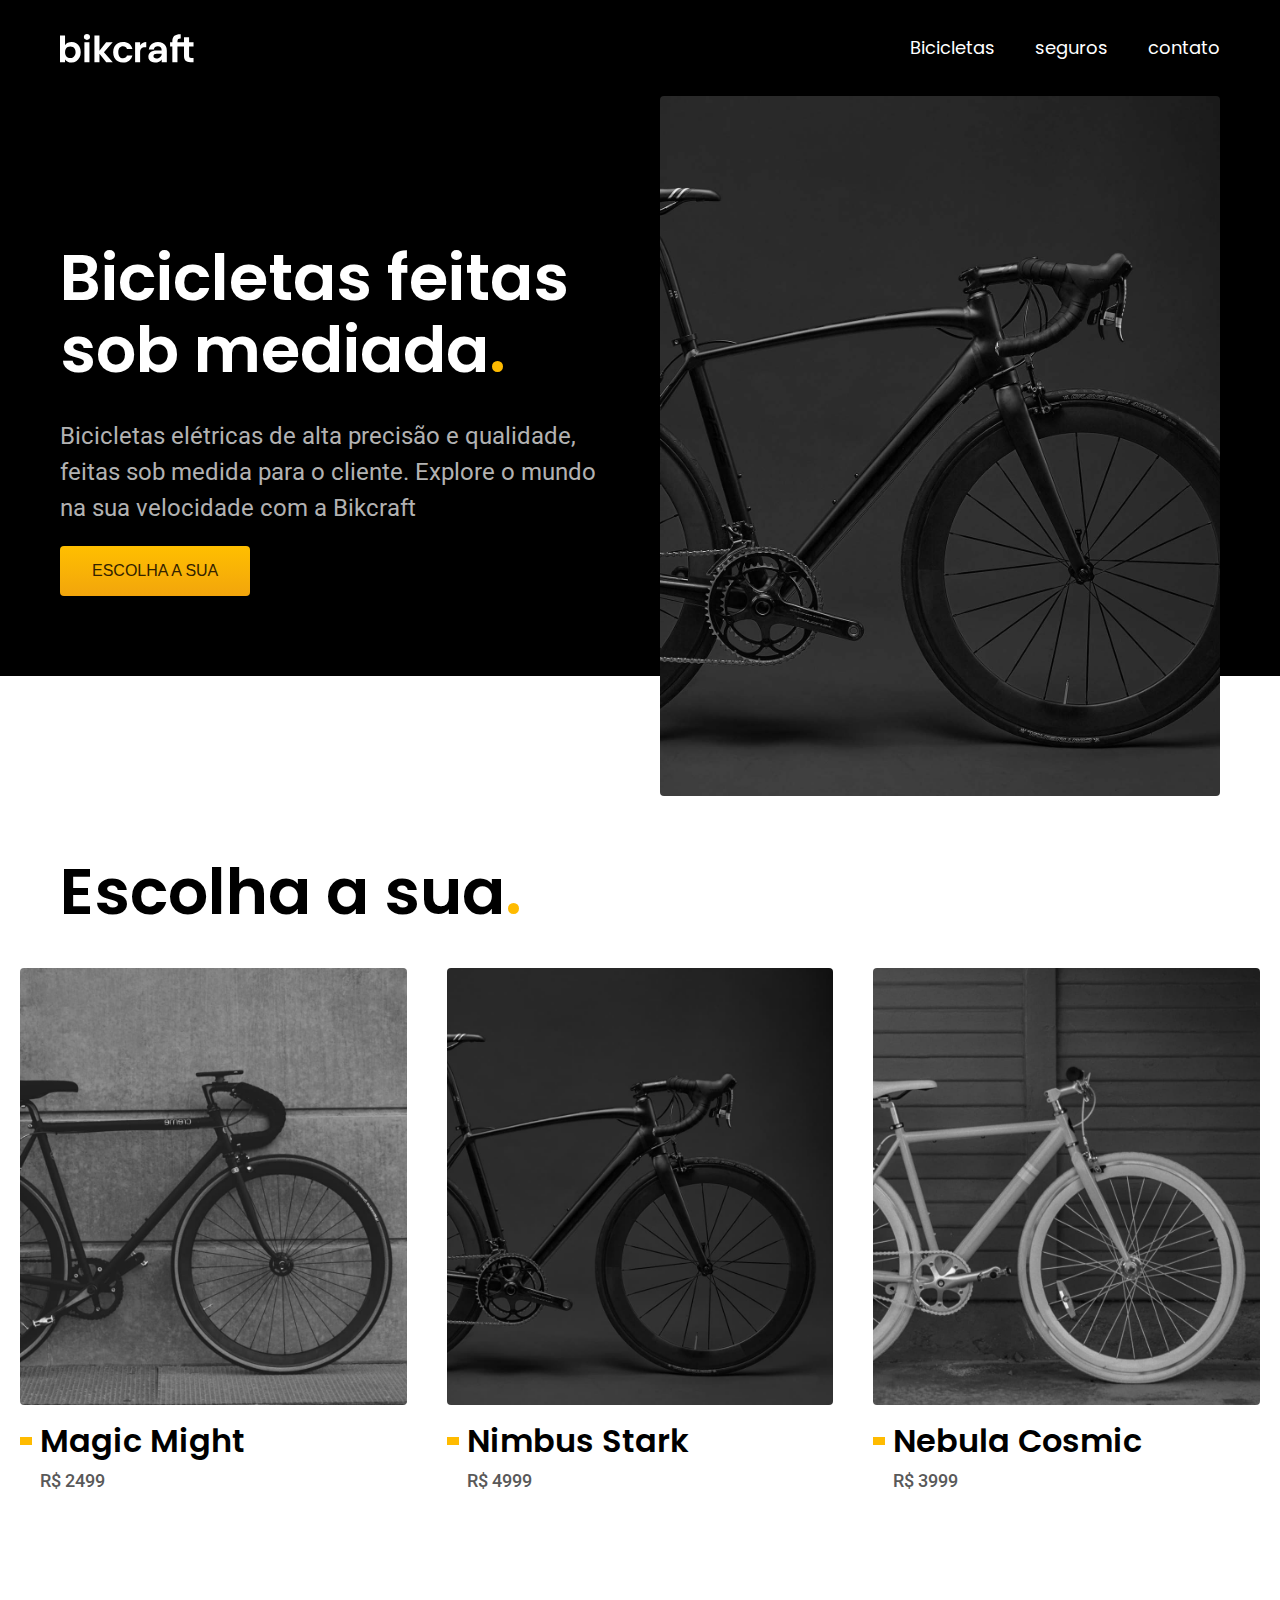
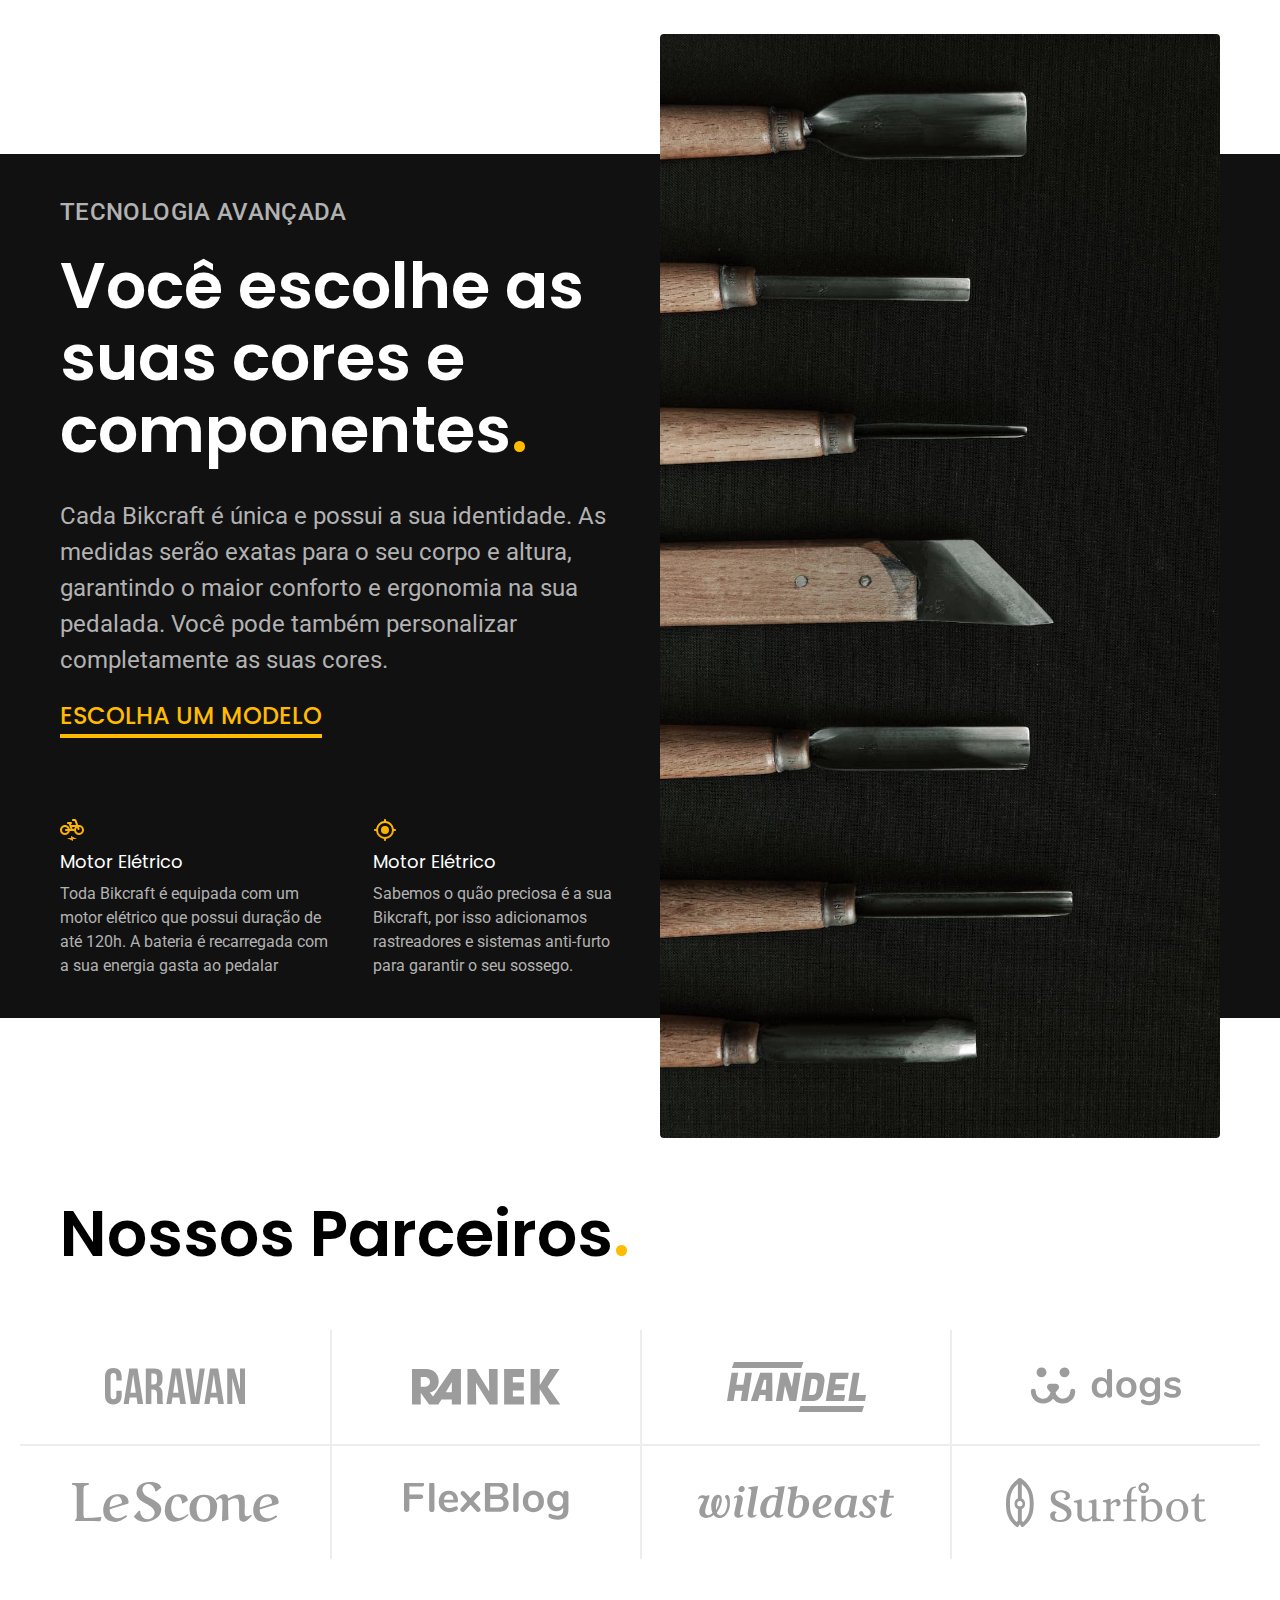
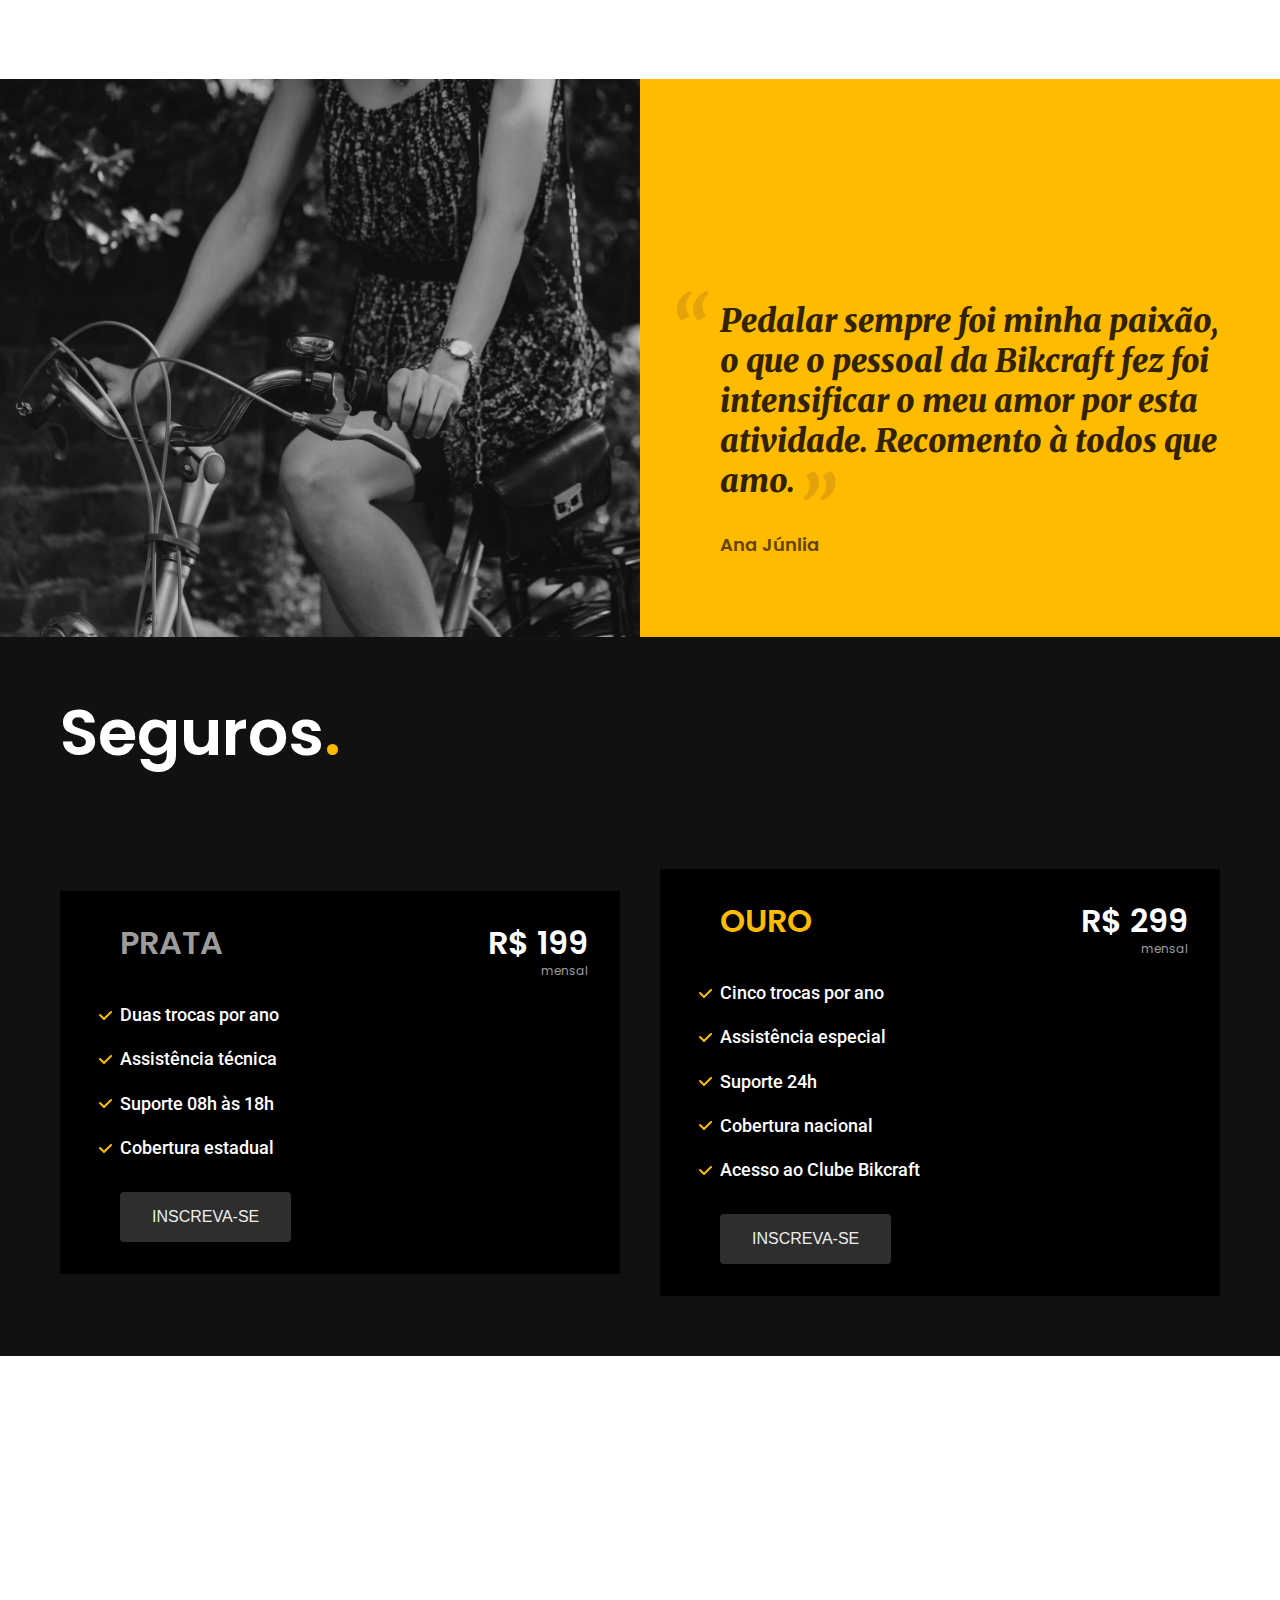
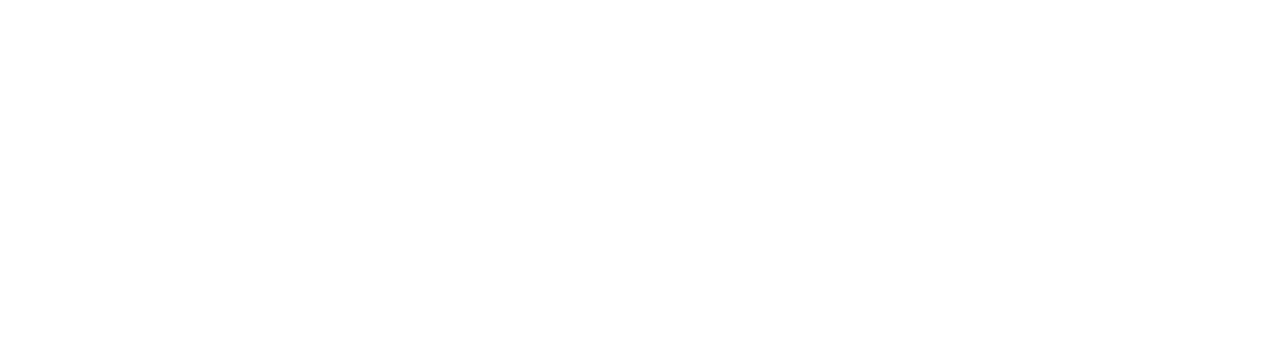
==== index.html @ f6ac1eda "adiçao da aba de seguros com css e responsivo e alguns ajustes com relaçao as cores" ====
<!DOCTYPE html>
<html lang="pt-br">
  <head>
    <meta name="viewport" content="width=device-width, initial-scale=1.0" />
    <link rel="stylesheet" href="/css/style.css" />
    <link rel="preconnect" href="https://fonts.googleapis.com" />
    <link rel="preconnect" href="https://fonts.gstatic.com" crossorigin />
    <link
      href="https://fonts.googleapis.com/css2?family=Poppins:wght@400;600&family=Roboto:wght@400;500&display=swap"
      rel="stylesheet"
    />
    <link rel="preconnect" href="https://fonts.googleapis.com">
<link rel="preconnect" href="https://fonts.gstatic.com" crossorigin>
<link href="https://fonts.googleapis.com/css2?family=Merriweather:ital@1&family=Poppins:wght@400;600&family=Roboto:wght@400;500&display=swap" rel="stylesheet">
    <meta charset="UTF-8" />
    <meta
      name="description"
      content="Bicicletas elétricas de alta precisão e qualidade, feitas sob medida para o cliente. Explore o mundo na sua velocidade com a Bikcraft"
    />
    <title>Bikcraft - Bicicletas Elétricas</title>
  </head>
  <body>
    <header class="header-bg">
      <div class="header container
        <a href="./"><img src="./img/bikcraft.svg" alt="Bikcraft" /></a>
        <nav area-label="primaria">
          <ul class="header-menu cor0 font-1-m">
            <li><a href="./bicicletas.html">Bicicletas</a></li>
            <li><a href="./seguros.html">seguros</a></li>
            <li><a href="./contato.html">contato</a></li>
          </ul>
        </nav>
      </div>
    </header>

    <main class="intro-bg">
      <div class="intro container">
        <div class="intro-content">
          <h1 class="font-1-xxl cor0">
            Bicicletas feitas sob mediada<span>.</span>
          </h1>
          <p class="font-2-l cor5">
            Bicicletas elétricas de alta precisão e qualidade, feitas sob medida
            para o cliente. Explore o mundo na sua velocidade com a Bikcraft
          </p>
          <a class="botao" href="./bicicletas.html">Escolha a sua</a>
        </div>
        <div>
          <img
            src="./img/fotos/introducao.jpg"
            alt="bicicletas elétrica preta"
          />
        </div>
      </div>
    </main>

    <article class="bicicletas-lista">
      <h2 class="font-1-xxl container">Escolha a sua<span class="corp1">.</span></h2>
      <ul>
        <li>
          <a href="./bicicletas/magic.html">
            <img src="./img/bicicletas/magic-home.jpg" alt="Bicicletas preta" />
            <h3 class="font-1-xl">Magic Might</h3>
            <span class="font-2-m cor8">R$ 2499</span></a
          >
        </li>
        <li>
          <a href="./bicicletas/nimbus.html">
            <img src="./img/bicicletas/nimbus-home.jpg" alt="Bicicletas preta" />
            <h3 class="font-1-xl">Nimbus Stark</h3>
            <span class="font-2-m cor8">R$ 4999</span></a
          >
        </li>
        <li>
          <a href="./bicicletas/nebula.html">
            <img src="./img/bicicletas/nebula-home.jpg" alt="Bicicletas preta" />
            <h3 class="font-1-xl">Nebula Cosmic</h3>
            <span class="font-2-m cor8">R$ 3999</span></a
          >
        </li>
      </ul>
    </article>

    <article class="tecnologia-bg">
      <div class="tecnologia container">
        <div class="tecnologia-content">
          <span class="font-2-l-b cor5">Tecnologia Avançada</span>
          <h2 class="font-1-xxl cor0">Você escolhe as suas cores e componentes<span class="corp1">.</span></h2>
          <p class="font-2-l cor5">Cada Bikcraft é única e possui a sua identidade. As medidas serão exatas para o seu corpo e altura, garantindo o maior conforto e ergonomia na sua pedalada. Você pode também personalizar completamente as suas cores.</p>
          <a class="link" href="./bicicletas.html">Escolha um modelo</a>
          <div class="tecnologia-vantagens">
          <div>
            <img src="./img/icones/eletrica.svg" alt="">
            <h3 class="font-1-m cor0">Motor Elétrico</h3>
            <p class="font-2-s cor5">Toda Bikcraft é equipada com um motor elétrico que possui duração de até 120h. A bateria é recarregada com a sua energia gasta ao pedalar</p>
          </div>
          <div>
            <img src="./img/icones/rastreador.svg" alt="">
            <h3 class="font-1-m cor0">Motor Elétrico</h3>
            <p class="font-2-s cor5">Sabemos o quão preciosa é a sua Bikcraft, por isso adicionamos rastreadores e sistemas anti-furto para garantir o seu sossego.</p>
          </div>
          </div>
        </div>
        <div class="tecnologia-img">
            <img src="/img/fotos/tecnologia.jpg" alt="">
          </div>
      </div>

    </article>

    <section class="parceiros">
      <h2 class="font-1-xxl container">Nossos Parceiros<span class="corp1">.</span></h2>
      <ul>
        <li> <img src="./img/parceiros/caravan.svg" alt="caravan"></li>
        <li> <img src="./img/parceiros/ranek.svg" alt="ranek"></li>
        <li> <img src="./img/parceiros/handel.svg" alt="handel"></li>
        <li> <img src="./img/parceiros/dogs.svg" alt="dogs"></li>
        <li> <img src="./img/parceiros/lescone.svg" alt="lescone"></li>
        <li> <img src="./img/parceiros/flexblog.svg" alt="flexblog"></li>
        <li> <img src="./img/parceiros/wildbeast.svg" alt="wildbeast"></li>
        <li> <img src="./img/parceiros/surfbot.svg" alt="surfbot"></li>
      </ul>
    </section>

    <section class="depoimento" aria-label="depoimento">
      <div>
        <img src="./img/fotos/depoimento.jpg" alt="Pessoa pedalando bicicleta bikcraft">
      </div>
      <div class="depoimento-content">
        <blockquote class="font-1-xl corp5">
          <p>
            Pedalar sempre foi minha paixão, o que o pessoal da Bikcraft fez foi intensificar o meu amor por esta atividade. Recomento à todos que amo.
          </p>
        </blockquote>
        <span class="font-1-m-b corp4">Ana Júnlia</span>
      </div>
    </section>

    <article class="seguros-bg">
      <div class="seguros container">
        <h2 class="font-1-xxl cor0">Seguros<span class="corp1">.</span></h2>
        <div class="seguros-item">
          <h3 class="font-1-xl cor6">PRATA</h3>
          <span class="font-1-xl cor0">R$ 199 <span class="font-1-xs cor6">mensal</span> </span>
          <ul class="font-2-m cor0">
          <li>Duas trocas por ano</li>
          <li>Assistência técnica</li>
          <li>Suporte 08h às 18h</li>
          <li>Cobertura estadual</li>
        </ul>
        <a class="botao secundario" href="./orcamento.html">Inscreva-se</a>
        </div>
      


        <div class="seguros-item">
          <h3 class="font-1-xl corp1">OURO</h3>
          <span class="font-1-xl cor0">R$ 299 <span class="font-1-xs cor6">mensal</span> </span>
          <ul class="font-2-m cor0">
          <li>Cinco trocas por ano</li>
          <li>Assistência especial</li>
          <li>Suporte 24h</li>
          <li>Cobertura nacional</li>
          <li>Acesso ao Clube Bikcraft</li>
        </ul>
        <a class="botao secundario" href="./orcamento.html">Inscreva-se</a>
        </div>
      </div>
    </article>
  </body>
</html>
---- css/style.css ----
@import "./header.css";
@import "./global.css";
@import "./intro.css";
@import "./util.css";
@import "./tipografia.css";
@import "./cores.css";
@import "./bicicletas.css";
@import "./bicicletaslista.css";
@import "./tecnologia.css";
@import "./parceiros.css";
@import "./depoimento.css";
@import "./seguros.css";
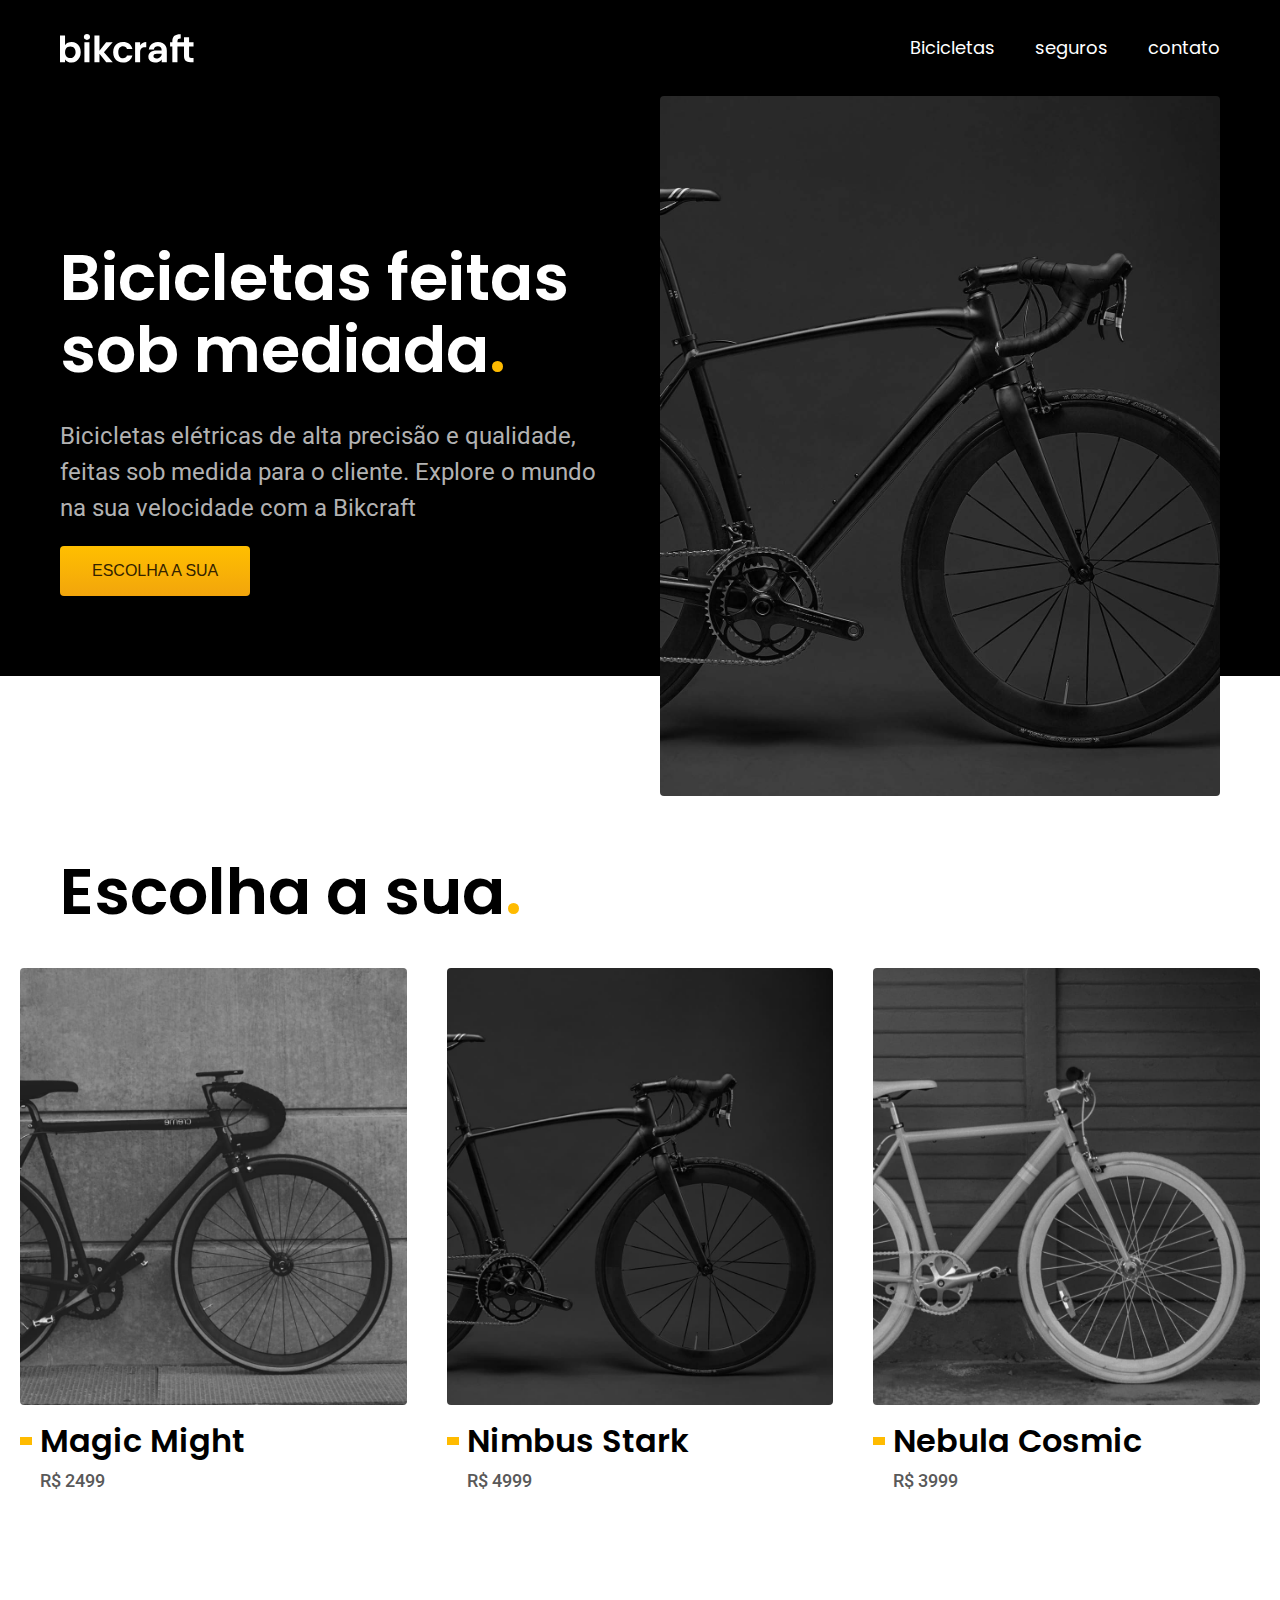
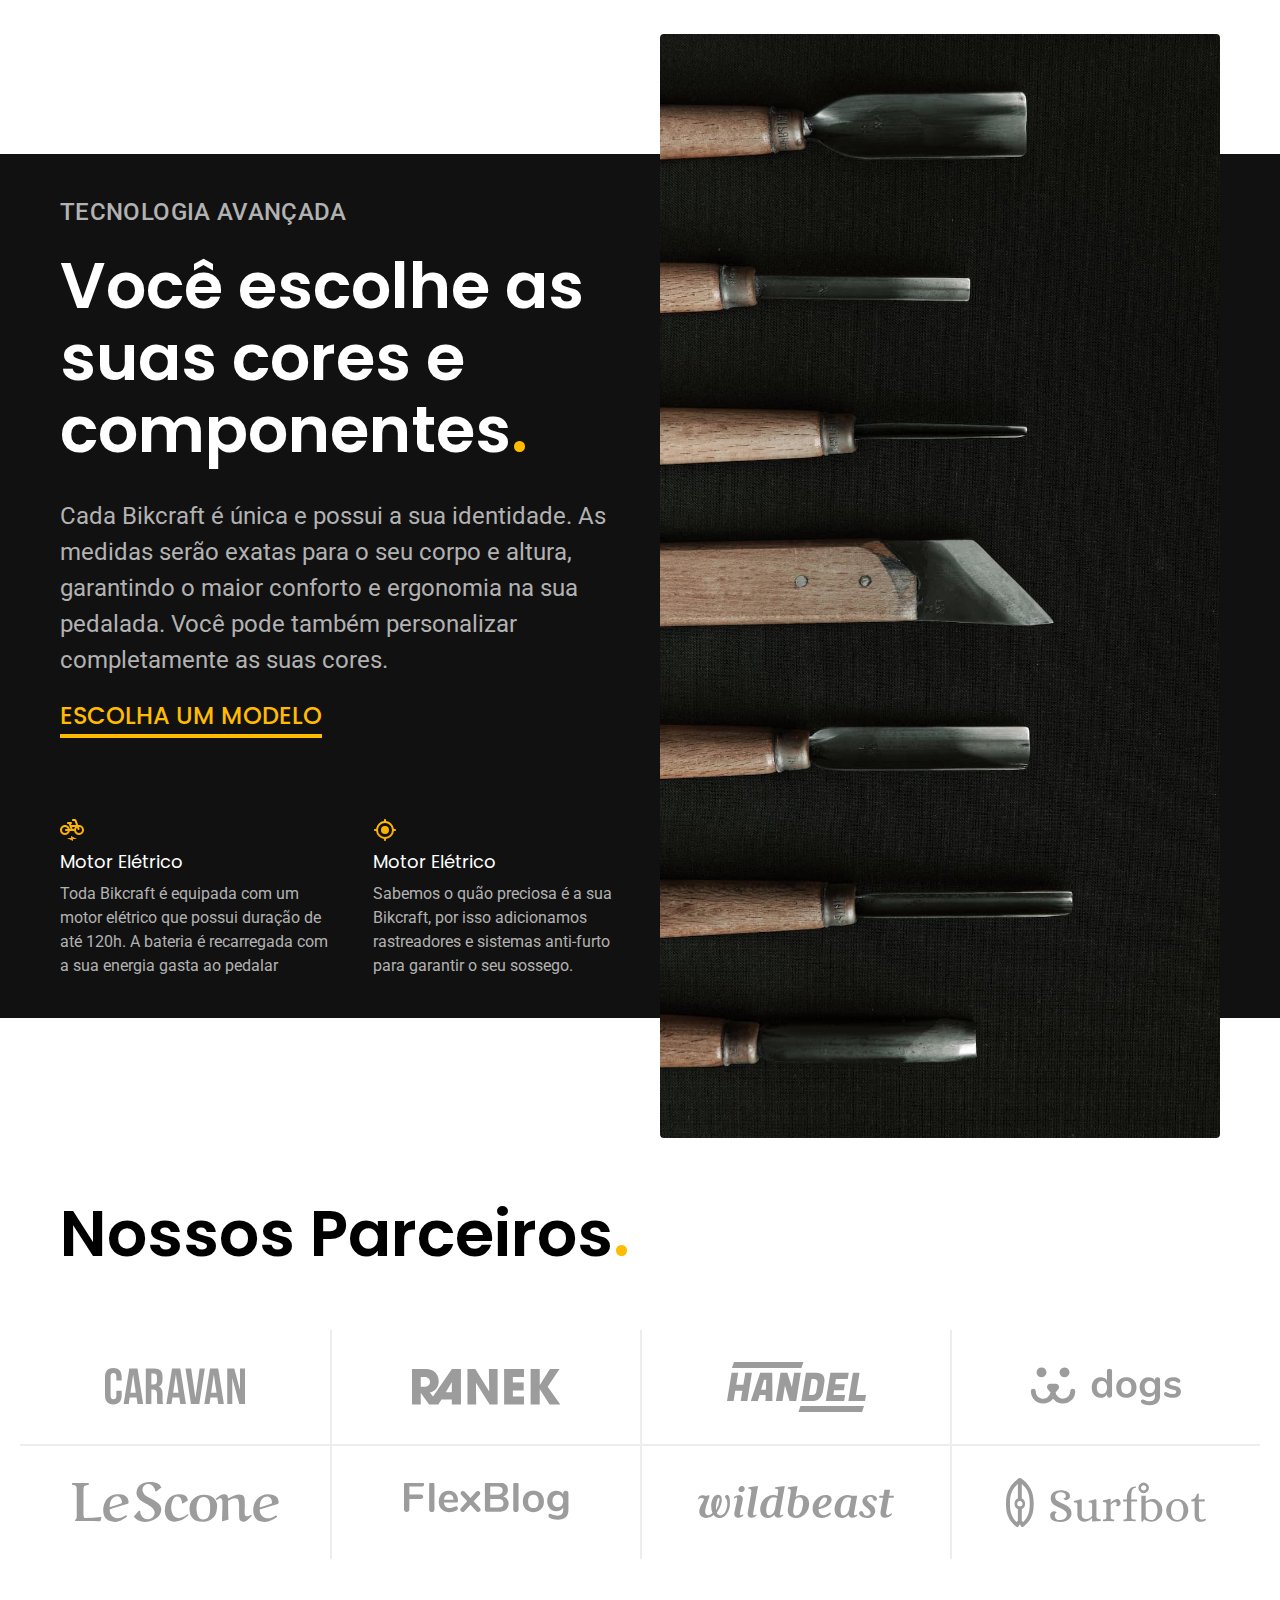
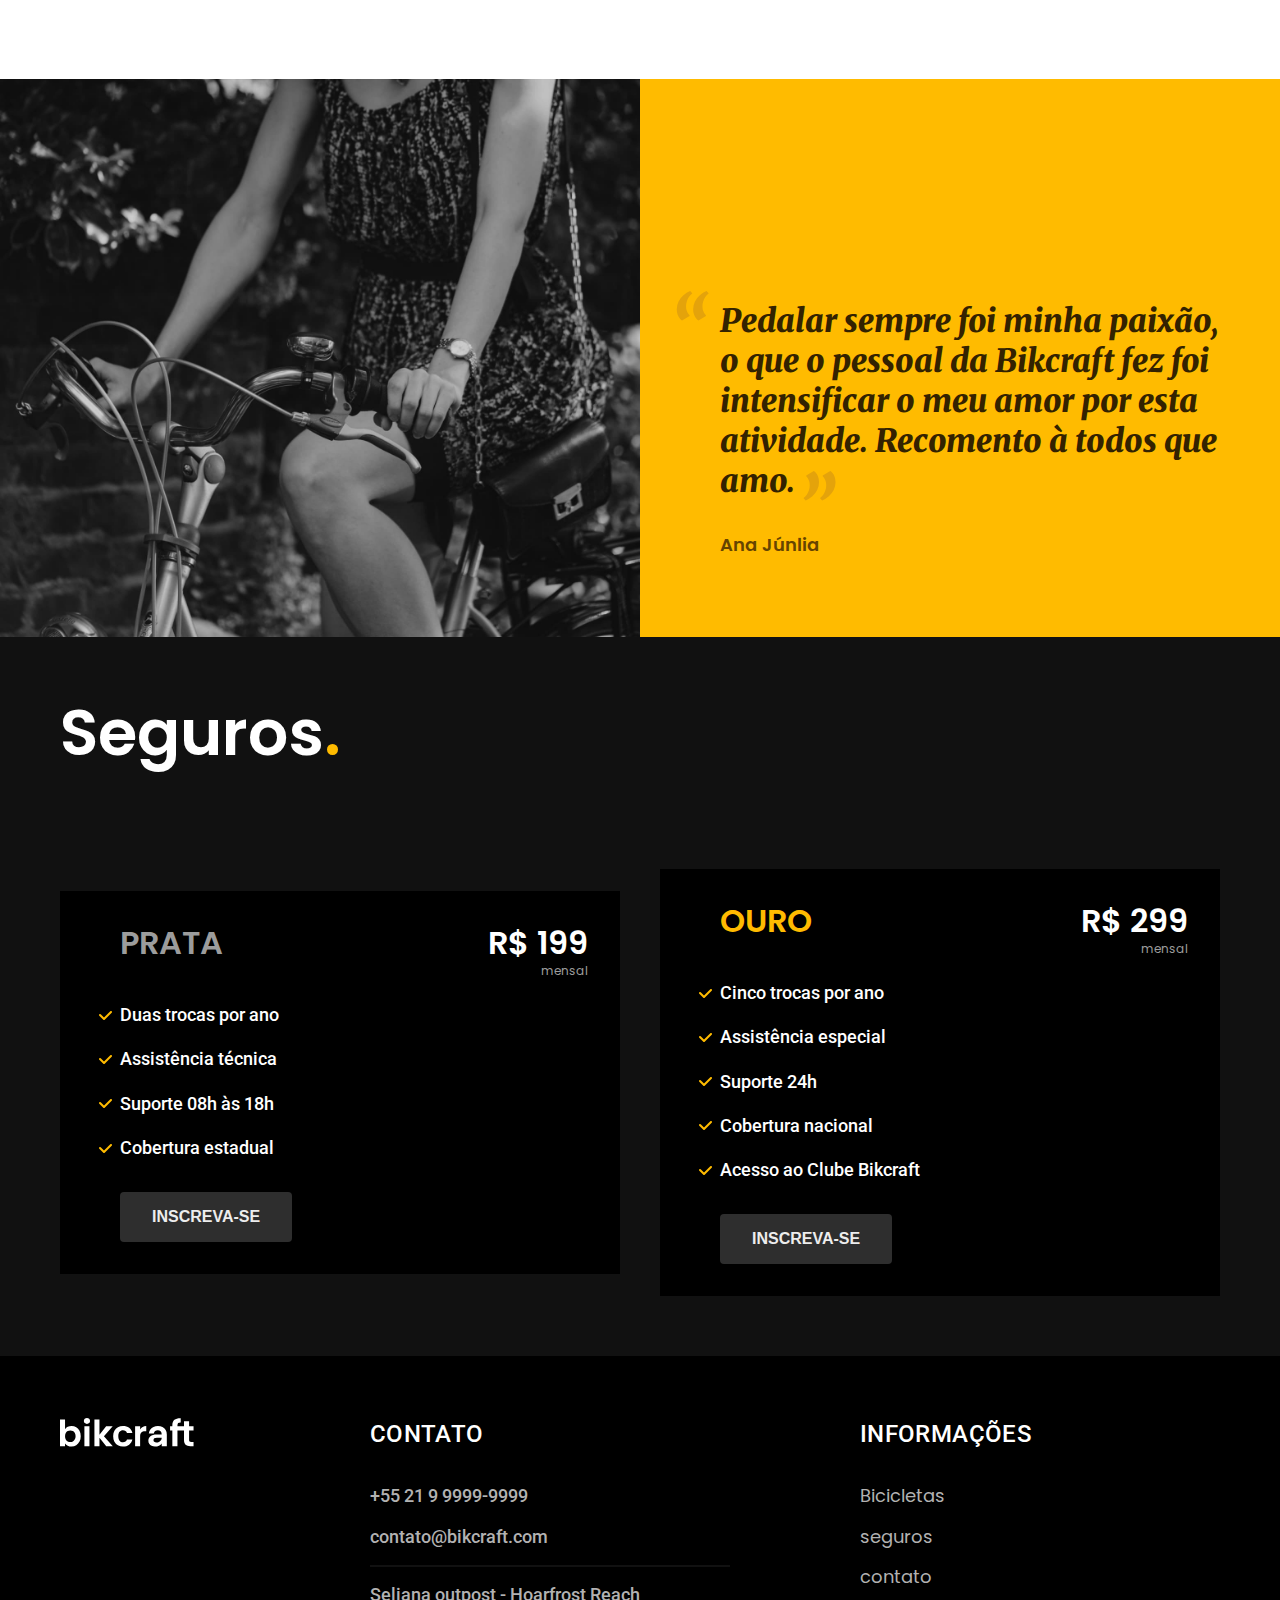
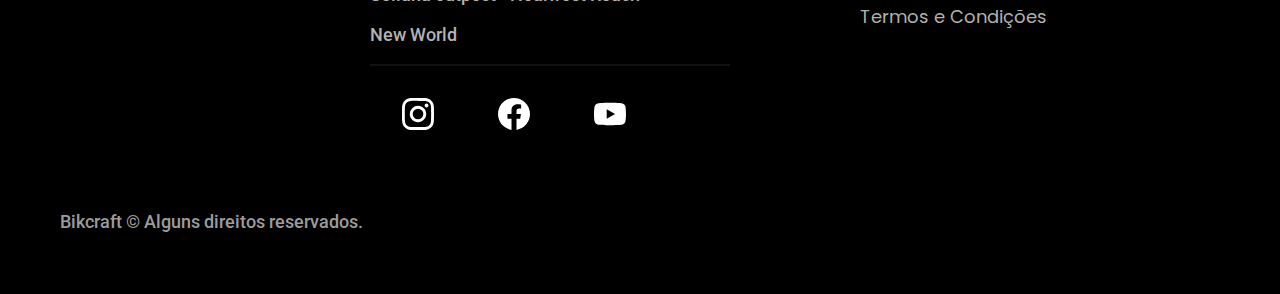
==== commit f2e5ca92: "Adição da do footer e css responsivo" ====
--- a/index.html
+++ b/index.html
@@ -167,5 +167,46 @@
         </div>
       </div>
     </article>
+
+  <footer class="footer-bg">
+    <div class="footer container">
+      <img src="./img/bikcraft.svg" alt="bikcraft">
+      <div class="footer-contato">
+        <h3 class="font-2-l-b cor0">Contato</h3>
+        <ul class="font-2-m cor5">
+          <li> <a href="tel:+552199999999">+55 21 9 9999-9999</a></li>
+          <li> <a href="mailto:danielalexandresjr@gmail.com">contato@bikcraft.com</a></li>
+          <li>Seliana outpost - Hoarfrost Reach</li>
+          <li>New World</li>
+        </ul>
+        <div class="footer-redes">
+          <a href="./"></a>
+          <img src="./img/redes/instagram.svg" alt="instagram">
+          <a href="./"></a>
+          <img src="./img/redes/facebook.svg" alt="facebook">
+          <a href="./"></a>
+          <img src="./img/redes/youtube.svg" alt="youtube">
+        </div>
+
+      </div>
+
+      <div class="footer-informacoes">
+        <h3 class="font-2-l-b cor0">Informações</h3>
+        <nav>
+          <ul class="font-1-m cor5">
+            <li><a href="./bicicletas.html">Bicicletas</a></li>
+            <li><a href="./seguros.html">seguros</a></li>
+            <li><a href="./contato.html">contato</a></li>
+            <li><a href="./termos.html">Termos e Condições</a></li>
+          </ul>
+        </nav>
+      </div>
+      <p class="footer-copy font-2-m cor6">Bikcraft © Alguns direitos reservados.</p>
+    </div>
+    
+  </footer>
+
+
+
   </body>
 </html>
--- a/css/style.css
+++ b/css/style.css
@@ -10,6 +10,7 @@
 @import "./parceiros.css";
 @import "./depoimento.css";
 @import "./seguros.css";
+@import "./footer.css";
 
 
 
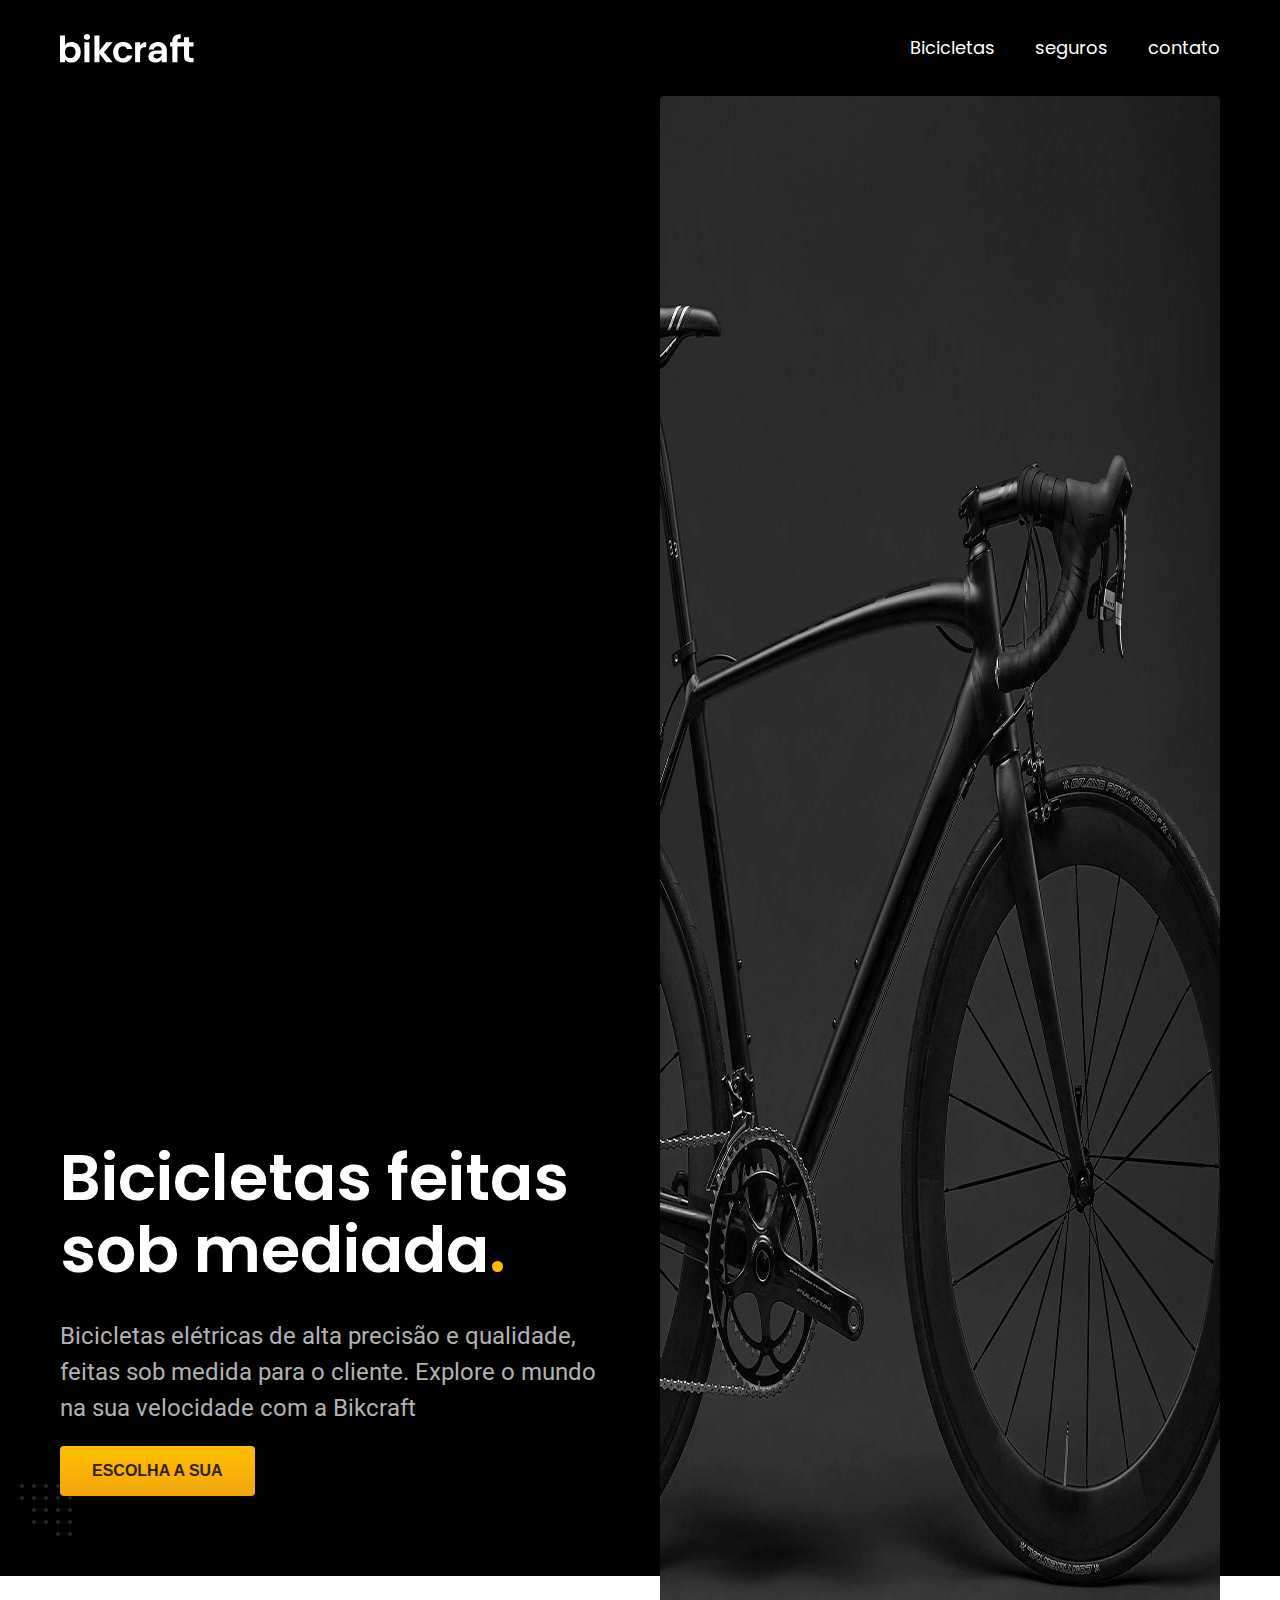
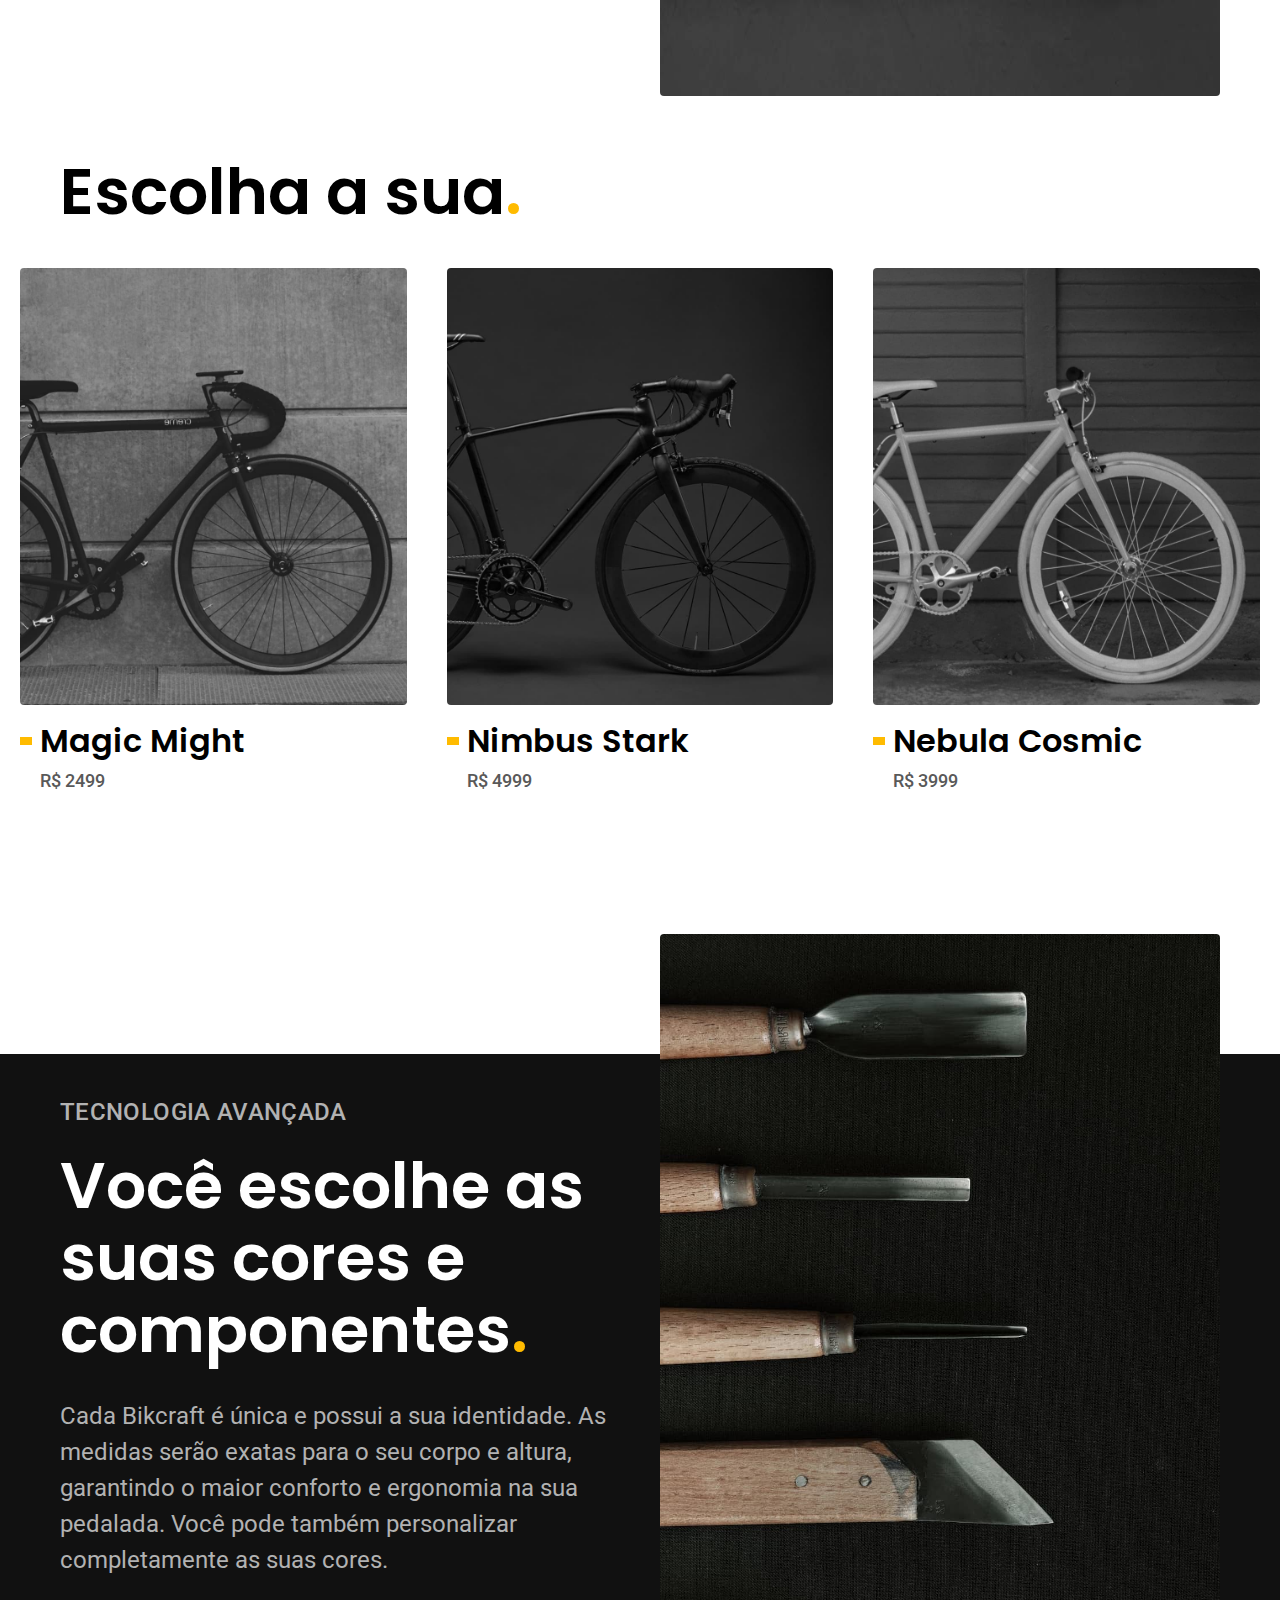
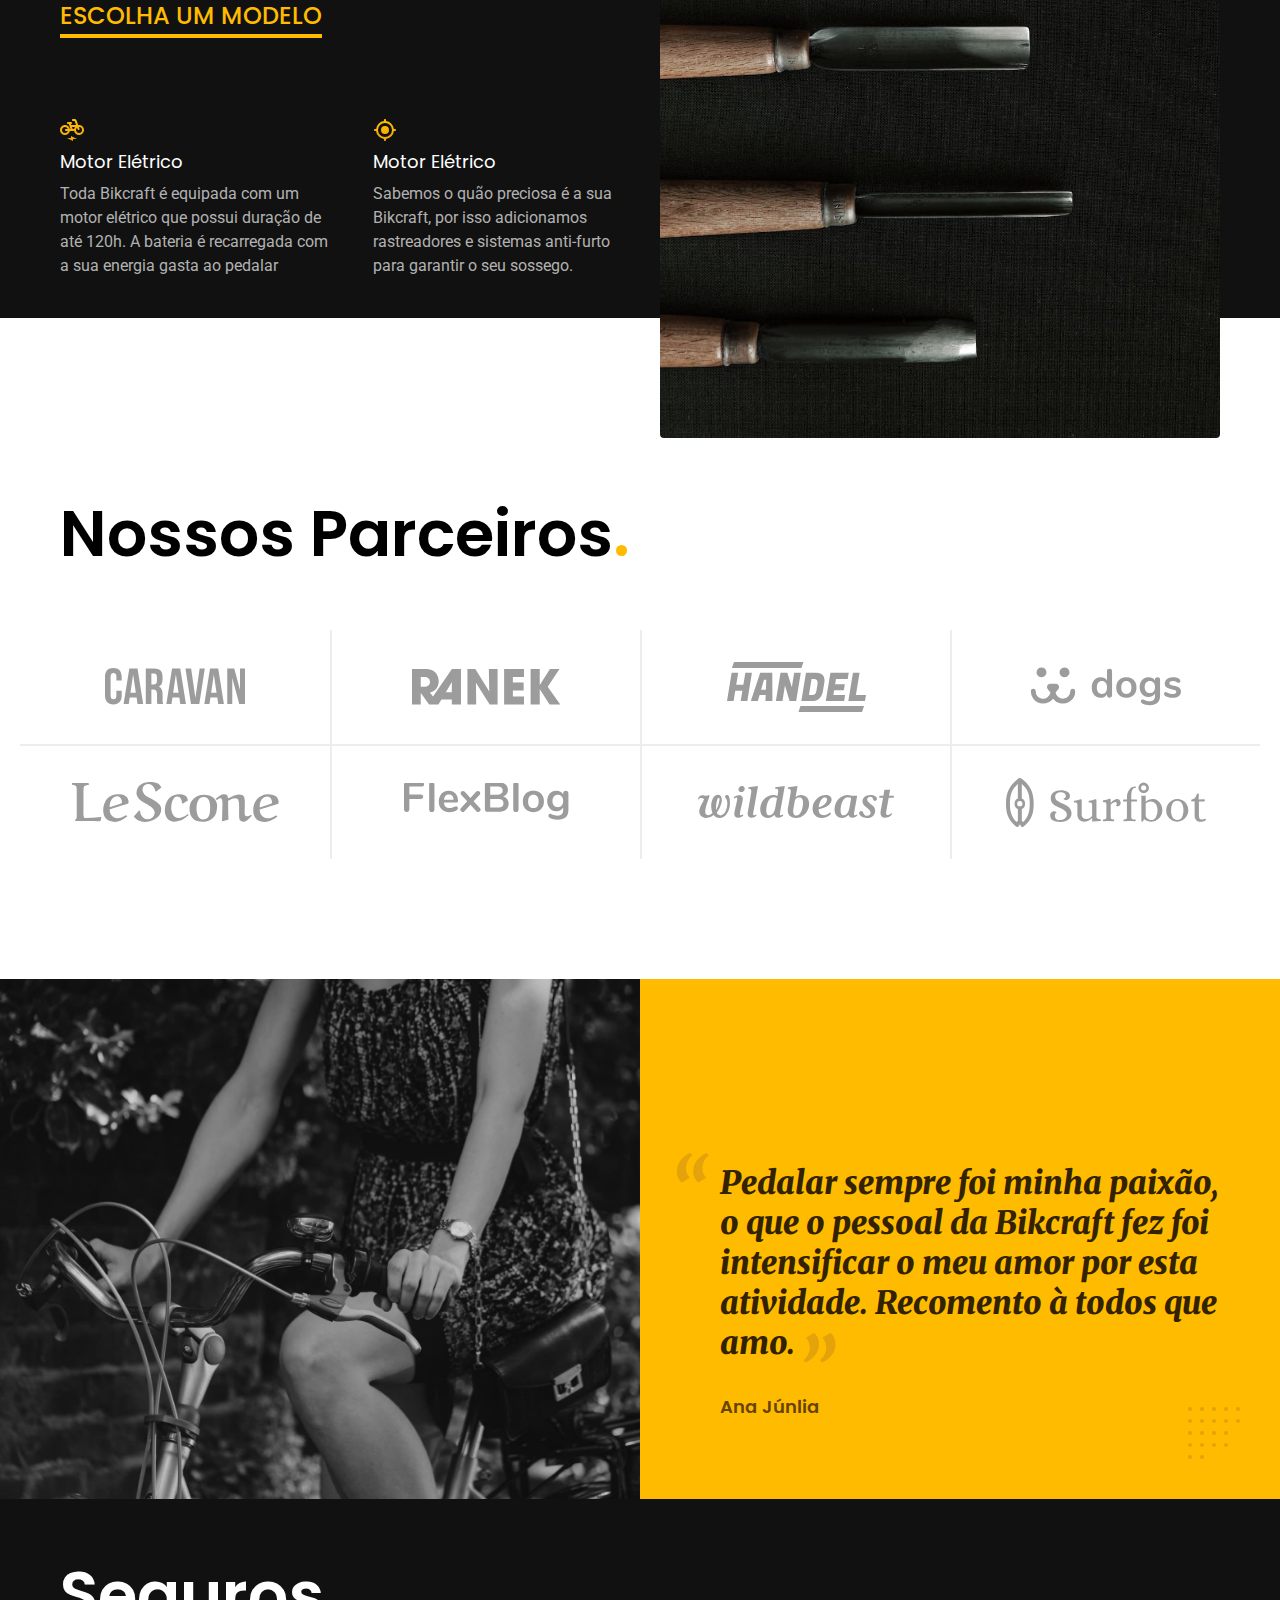
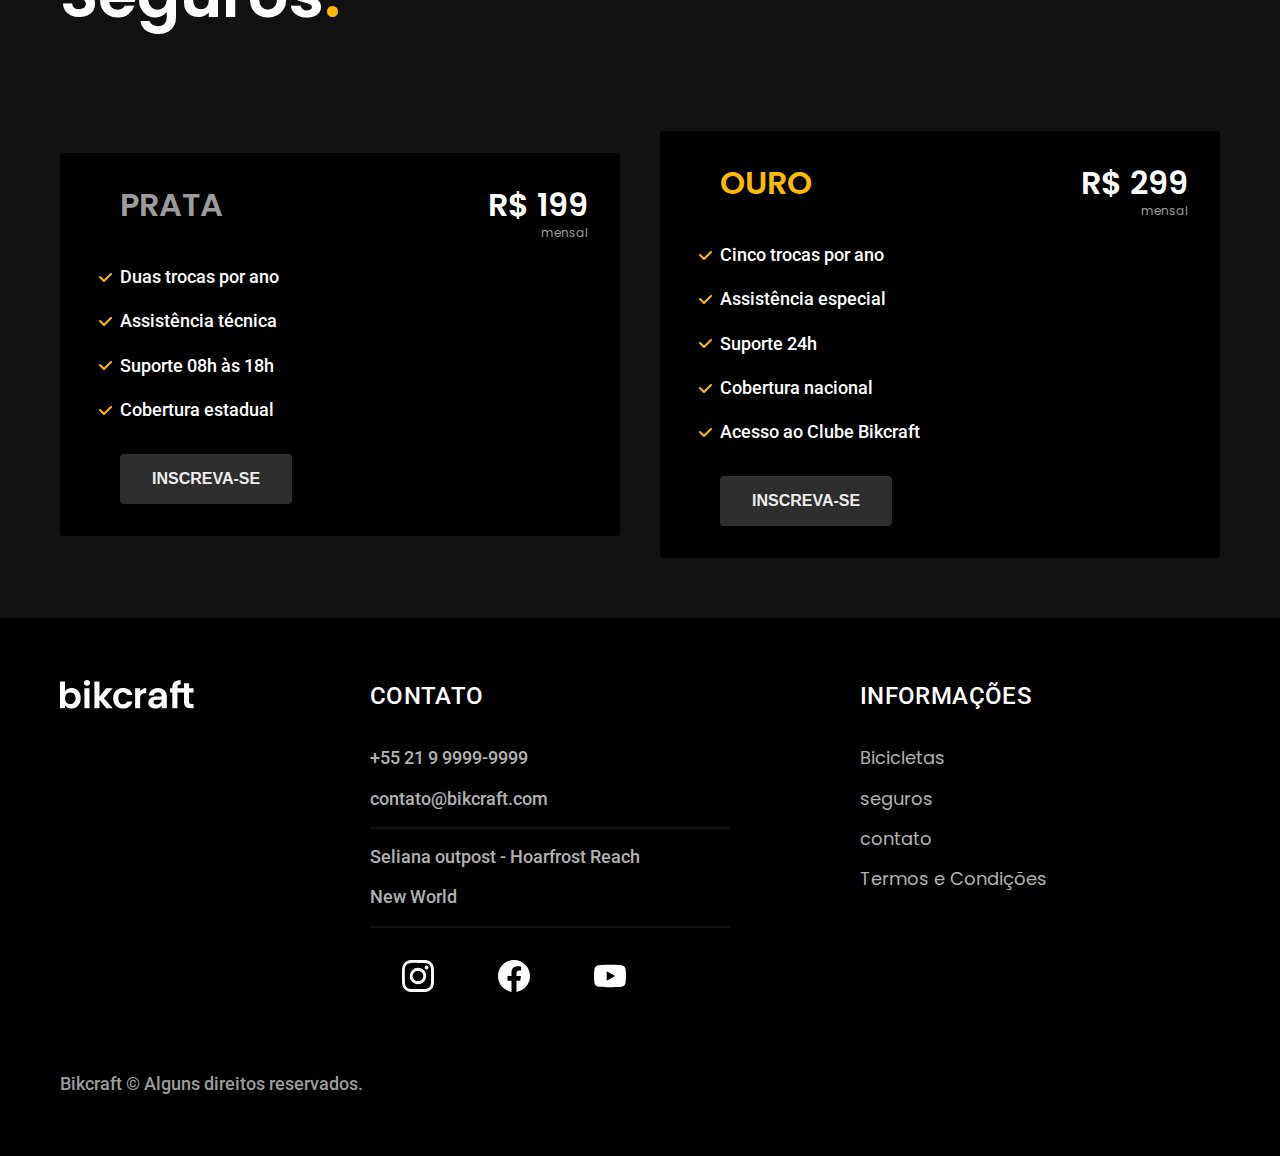
==== commit 11bccd62: "few alterations" ====
--- a/index.html
+++ b/index.html
@@ -2,6 +2,7 @@
 <html lang="pt-br">
   <head>
     <meta name="viewport" content="width=device-width, initial-scale=1.0" />
+    <link rel="preload" href="./css/style.css" as="style">
     <link rel="stylesheet" href="/css/style.css" />
     <link rel="preconnect" href="https://fonts.googleapis.com" />
     <link rel="preconnect" href="https://fonts.gstatic.com" crossorigin />
@@ -21,7 +22,7 @@
   </head>
   <body>
     <header class="header-bg">
-      <div class="header container
+      <div class="header container">
         <a href="./"><img src="./img/bikcraft.svg" alt="Bikcraft" /></a>
         <nav area-label="primaria">
           <ul class="header-menu cor0 font-1-m">
@@ -45,12 +46,12 @@
           </p>
           <a class="botao" href="./bicicletas.html">Escolha a sua</a>
         </div>
-        <div>
+        <picture>
           <img
-            src="./img/fotos/introducao.jpg"
+            src="./img/fotos/introducao.jpg" width="1280" height="1600"
             alt="bicicletas elétrica preta"
           />
-        </div>
+        </picture>
       </div>
     </main>
 
--- a/css/style.css
+++ b/css/style.css
@@ -10,7 +10,16 @@
 @import "./parceiros.css";
 @import "./depoimento.css";
 @import "./seguros.css";
+@import "./seguro.css";
 @import "./footer.css";
+@import "./termos.css";
+@import "./vantagens.css";
+@import "./perguntas.css";
+@import "./bicicleta.css";
+@import "./contato.css";
+@import "./formulario.css";
+@import "./lojas.css";
+@import "./orcamento.css";
 
 
 
--- a/css/style.css
+++ b/css/style.css
@@ -10,7 +10,16 @@
 @import "./parceiros.css";
 @import "./depoimento.css";
 @import "./seguros.css";
+@import "./seguro.css";
 @import "./footer.css";
+@import "./termos.css";
+@import "./vantagens.css";
+@import "./perguntas.css";
+@import "./bicicleta.css";
+@import "./contato.css";
+@import "./formulario.css";
+@import "./lojas.css";
+@import "./orcamento.css";
 
 
 
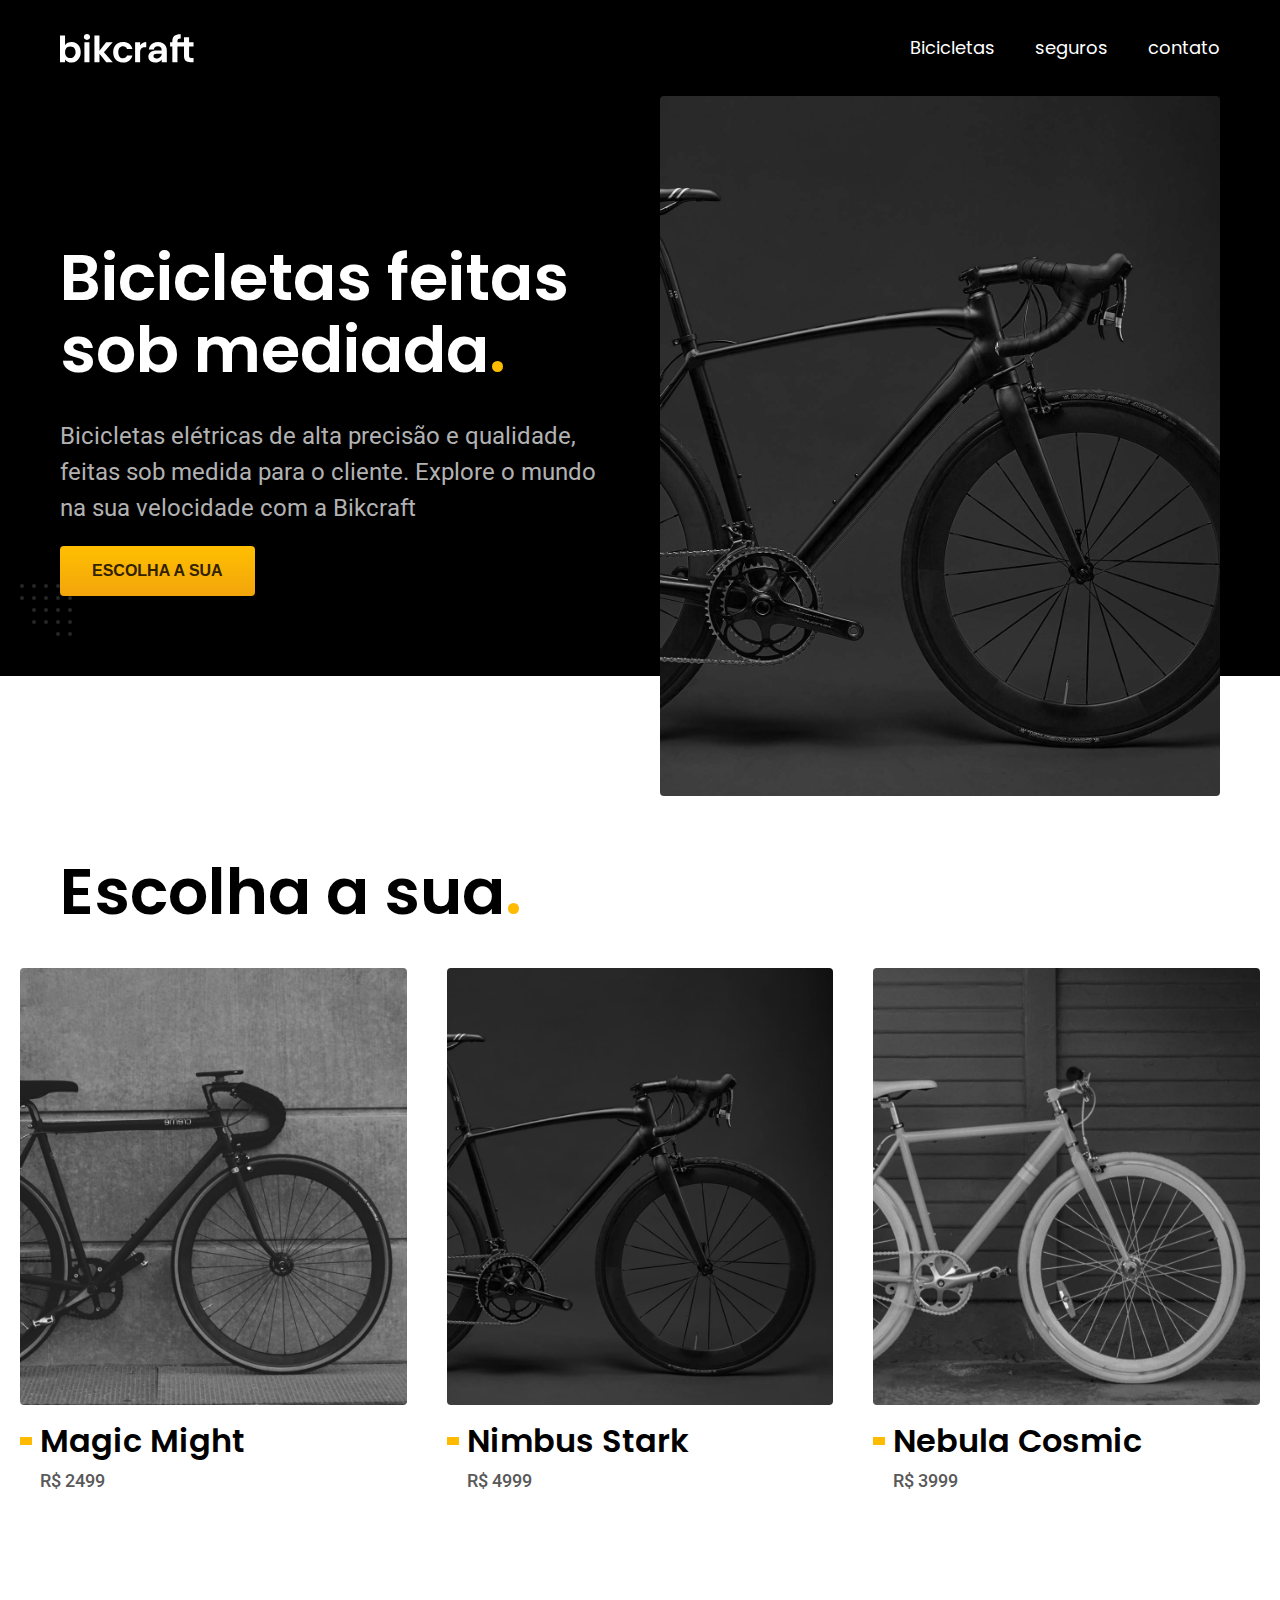
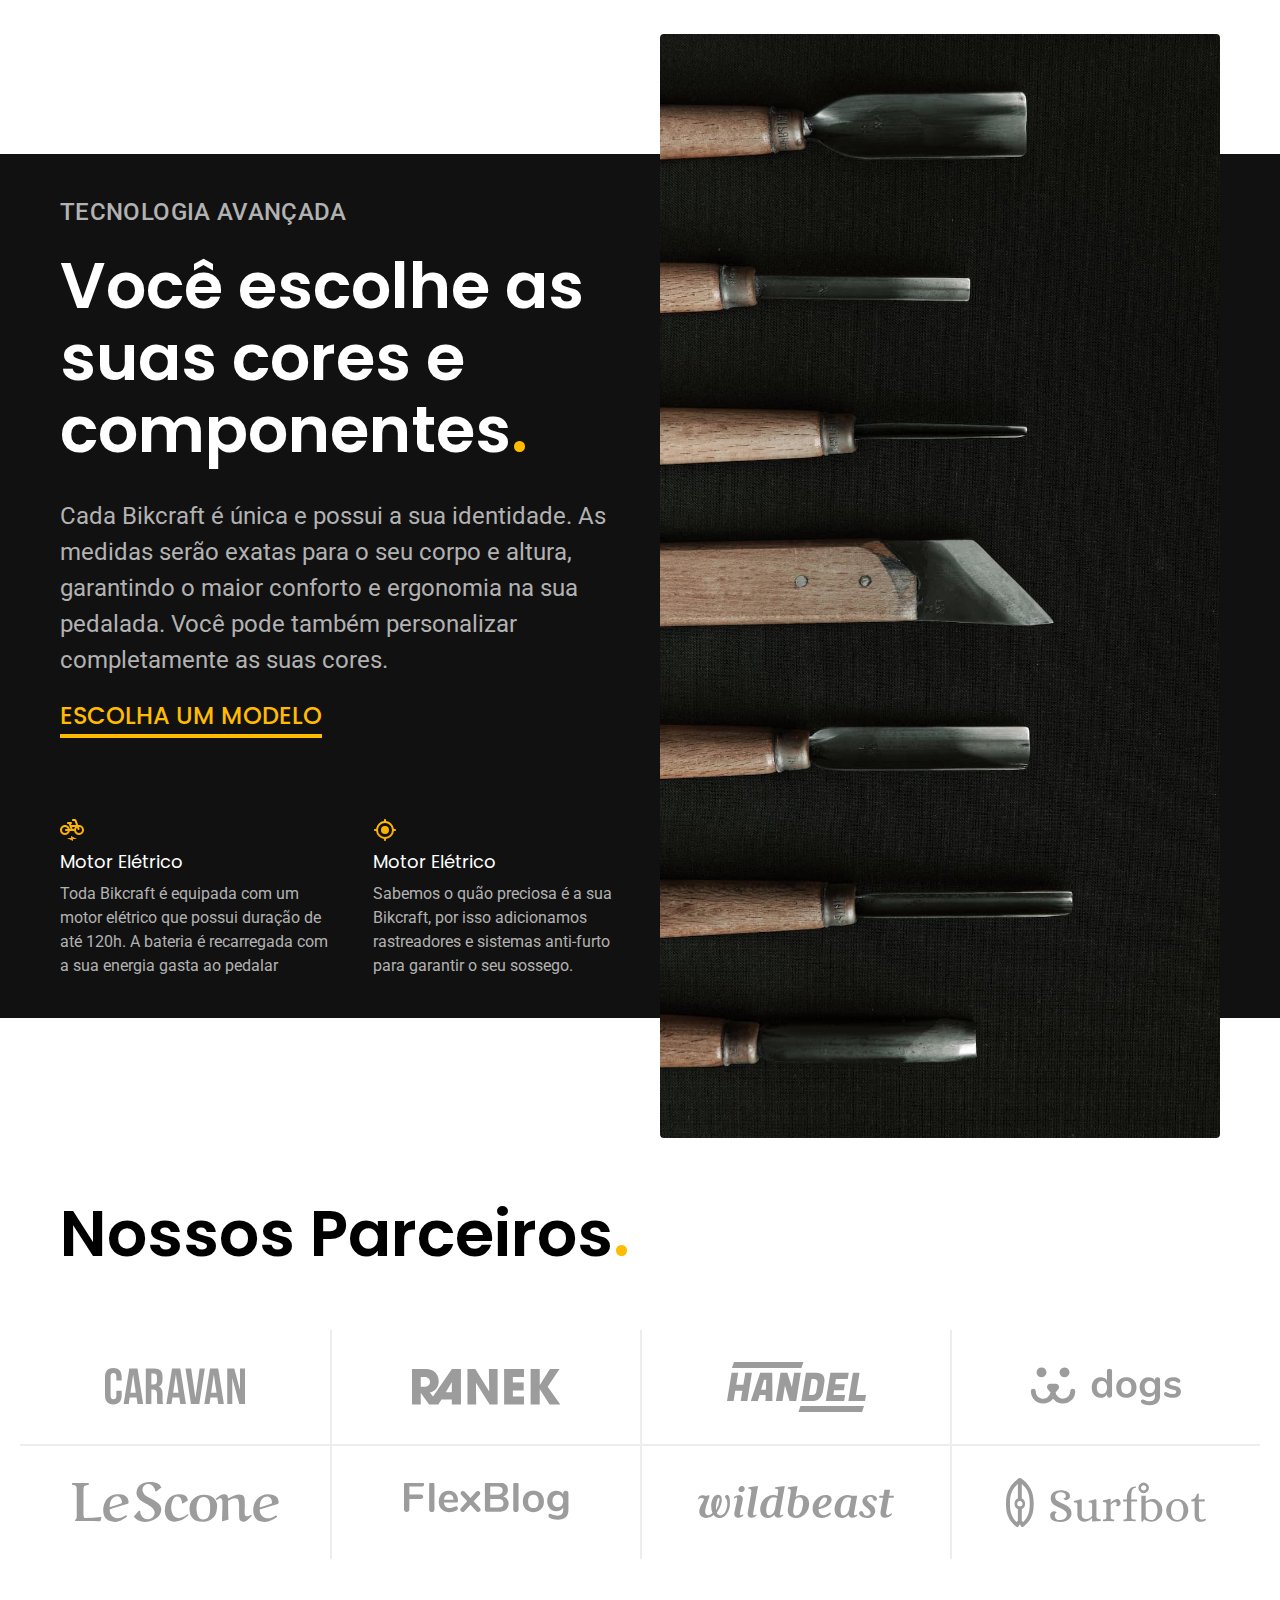
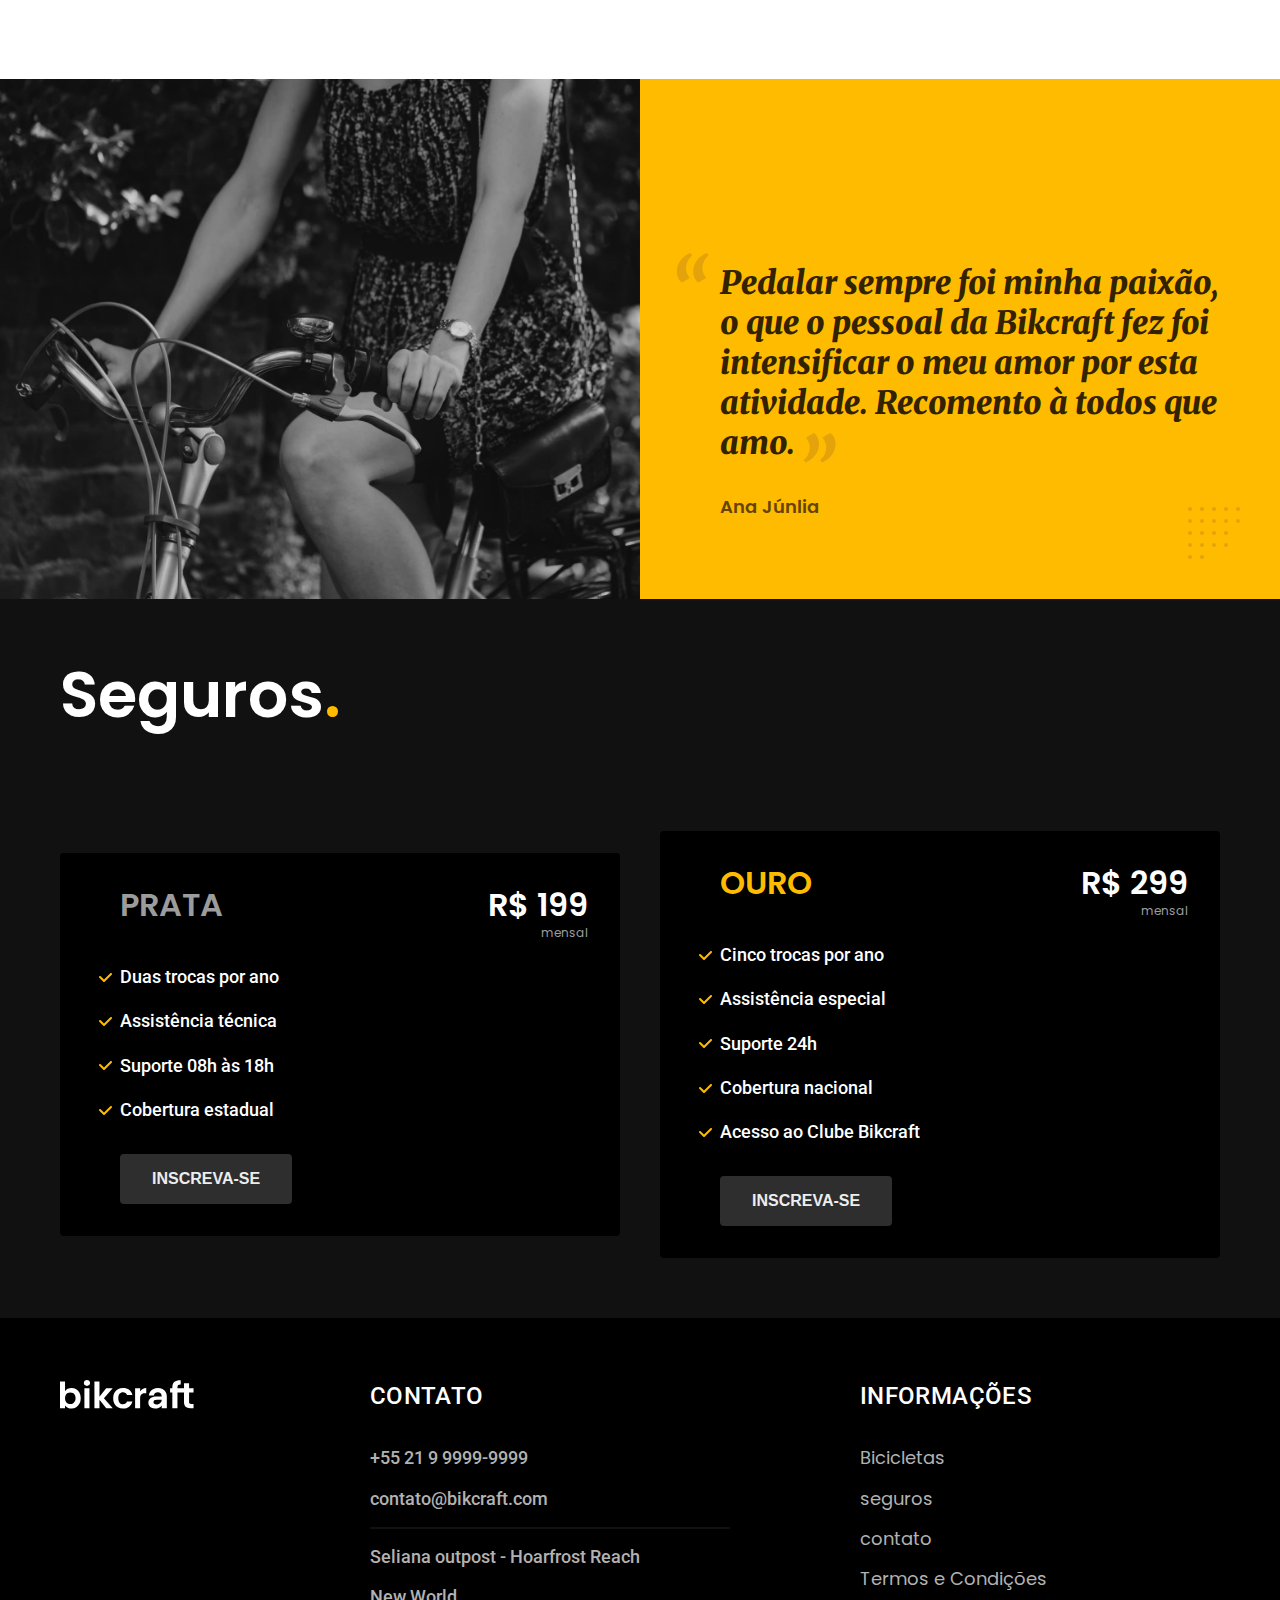
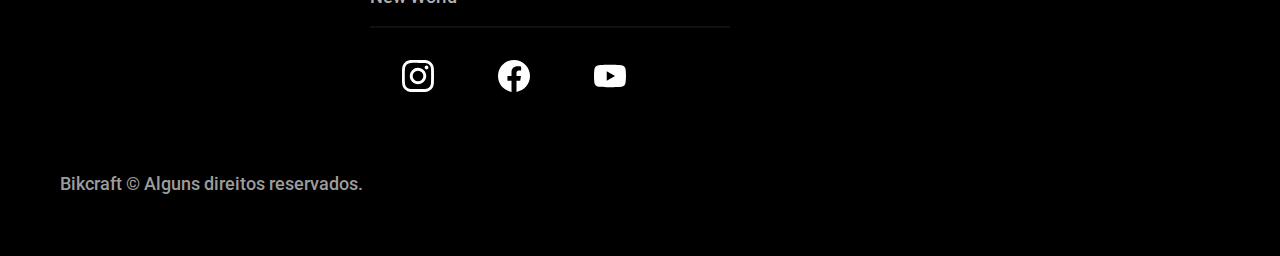
==== commit d23a9f97: "undoing my shit" ====
--- a/index.html
+++ b/index.html
@@ -48,7 +48,7 @@
         </div>
         <picture>
           <img
-            src="./img/fotos/introducao.jpg" width="1280" height="1600"
+            src="./img/fotos/introducao.jpg"
             alt="bicicletas elétrica preta"
           />
         </picture>
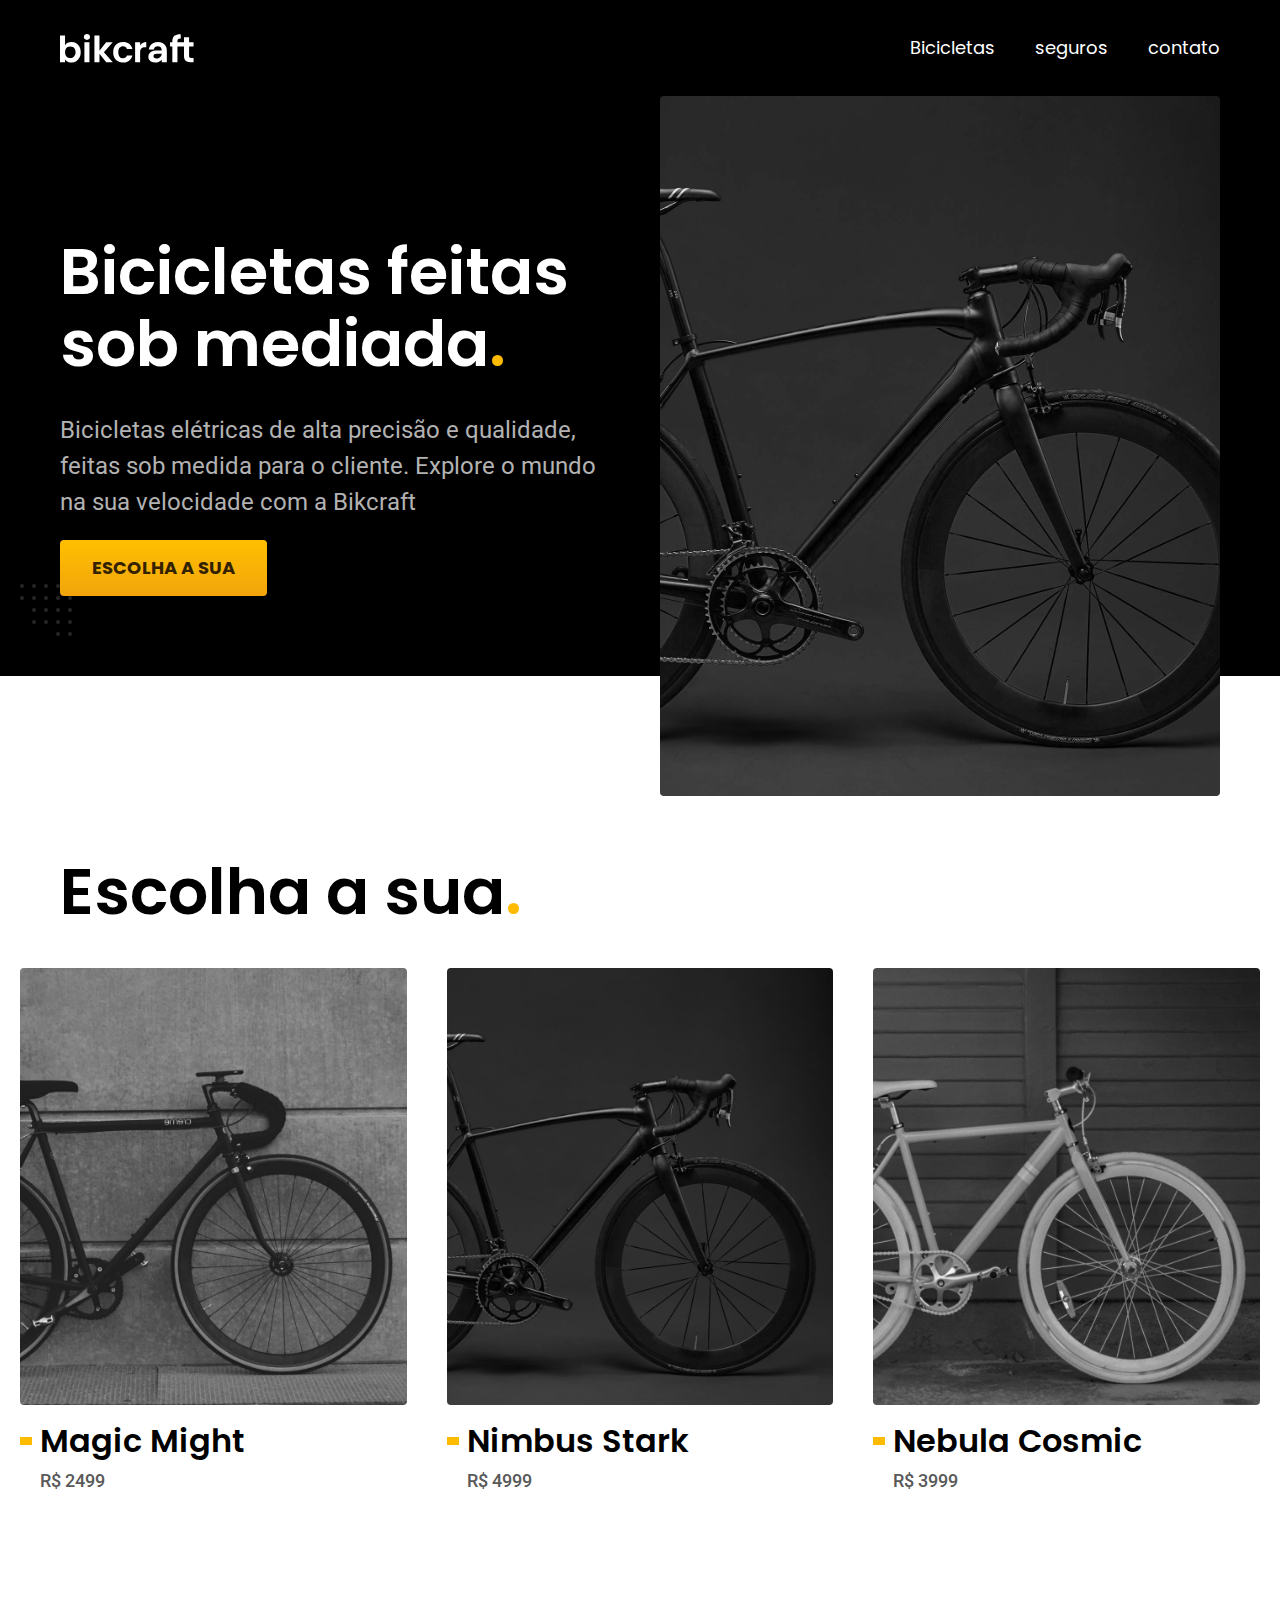
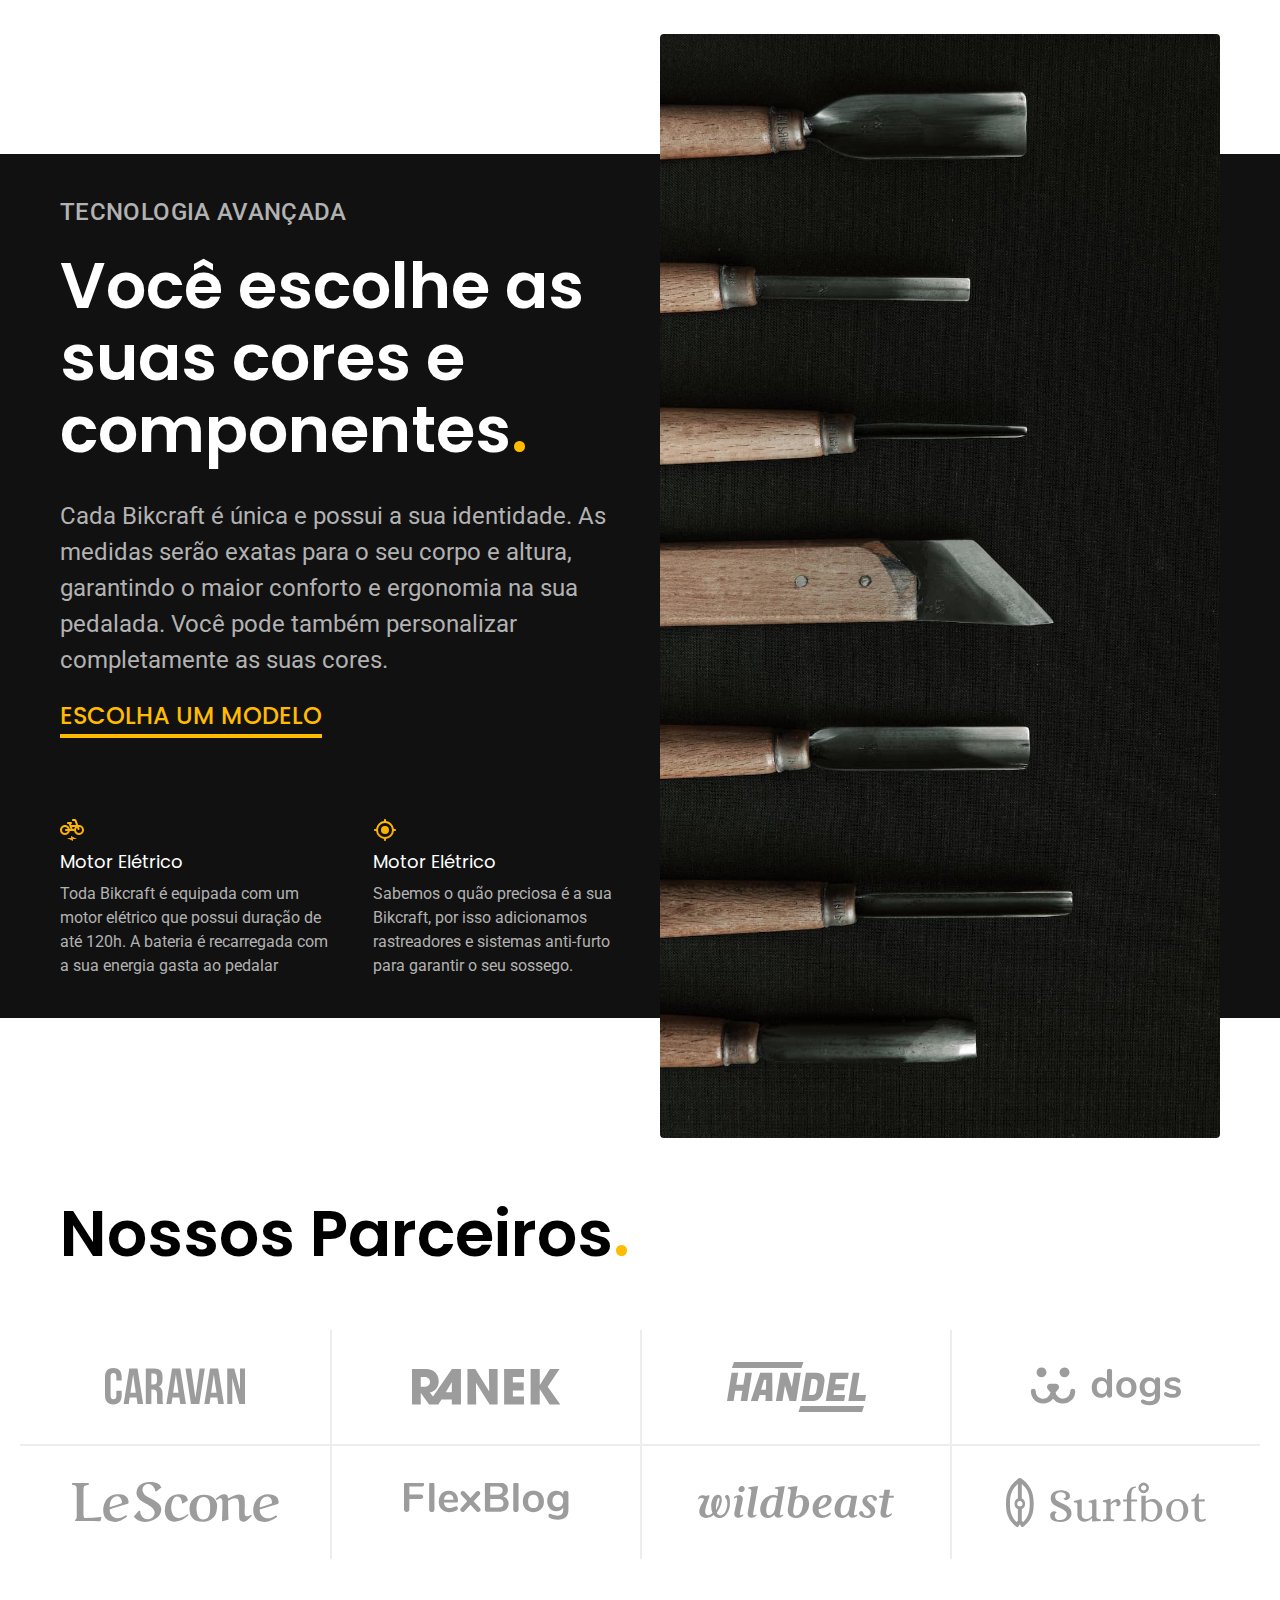
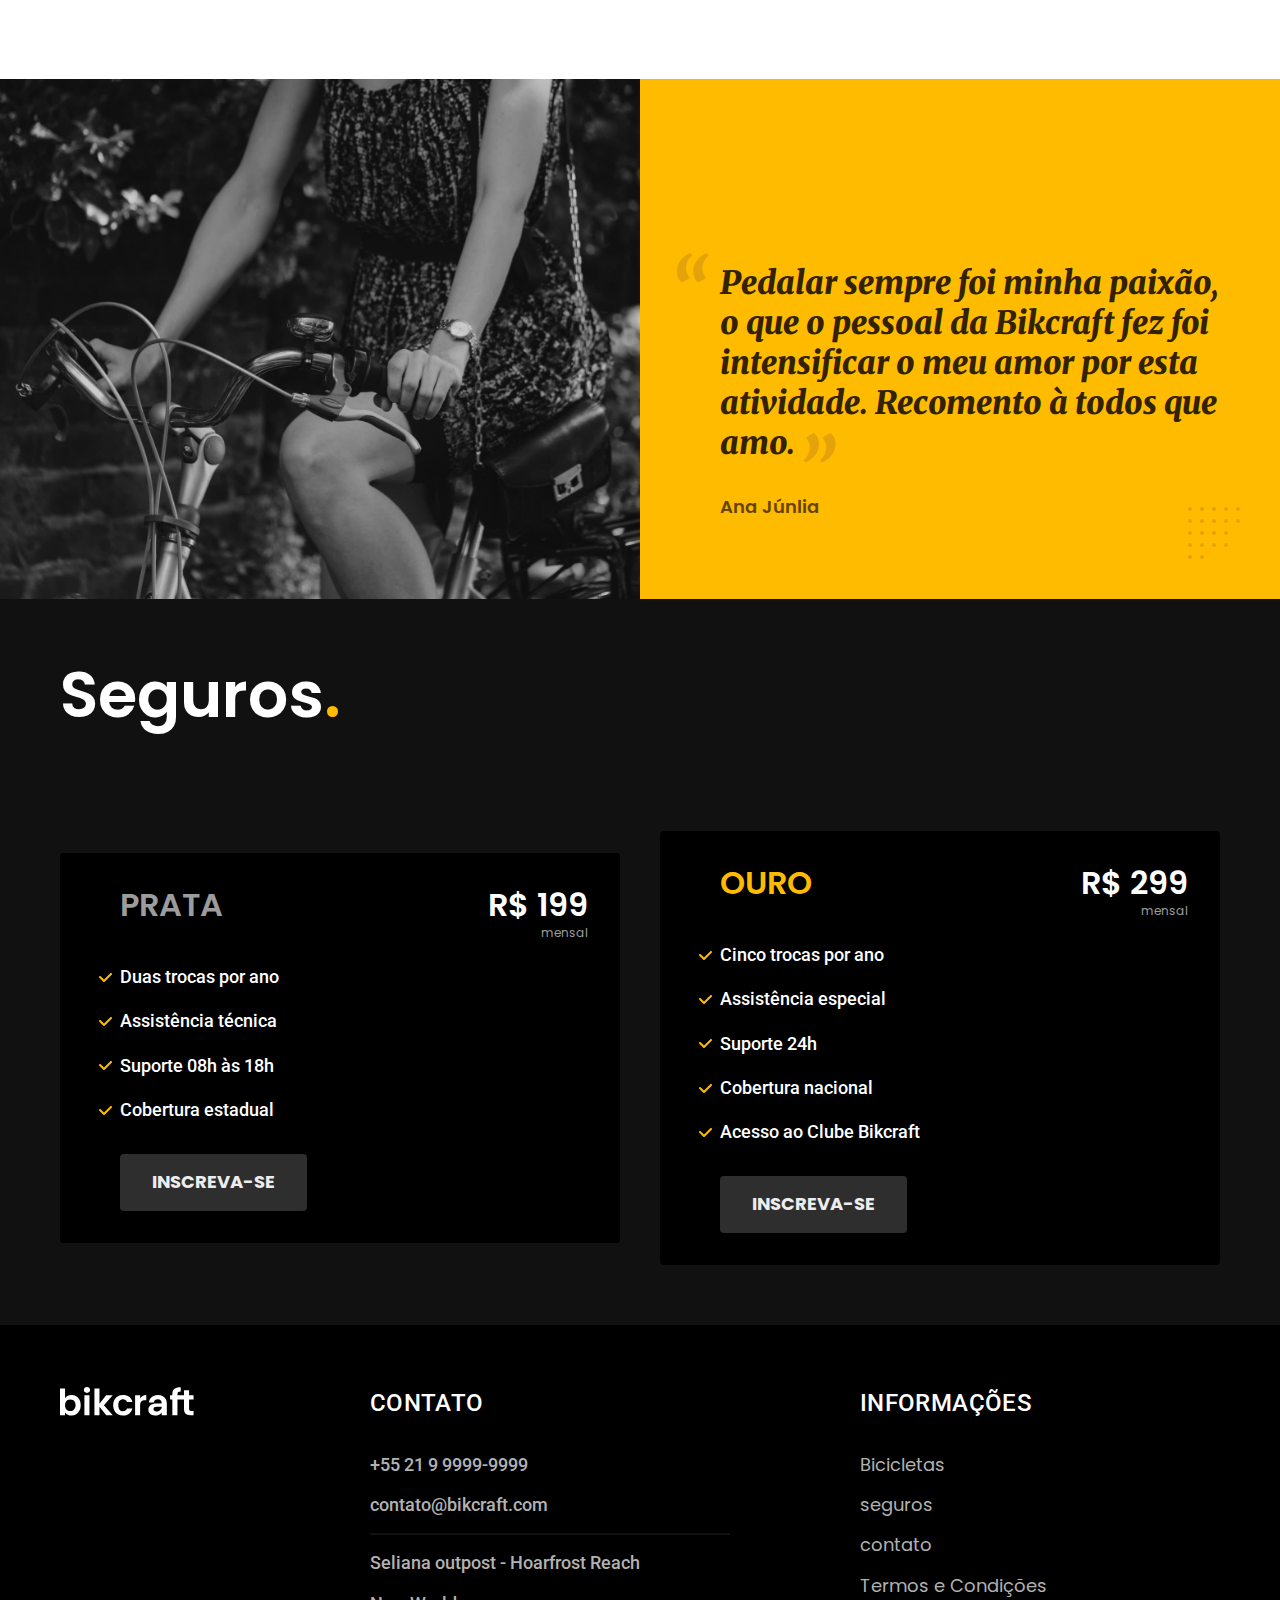
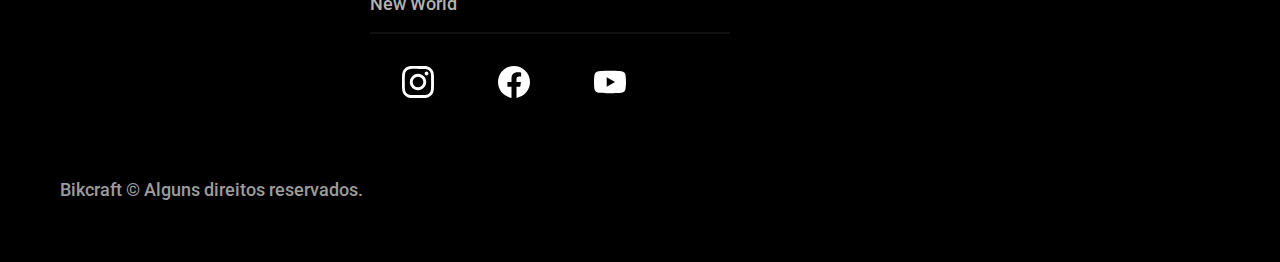
==== commit 02923f78: "implementaçao javascript e orçamento com script" ====
--- a/index.html
+++ b/index.html
@@ -208,6 +208,6 @@
   </footer>
 
 
-
+   <script src="./js/script.js"></script>
   </body>
 </html>
